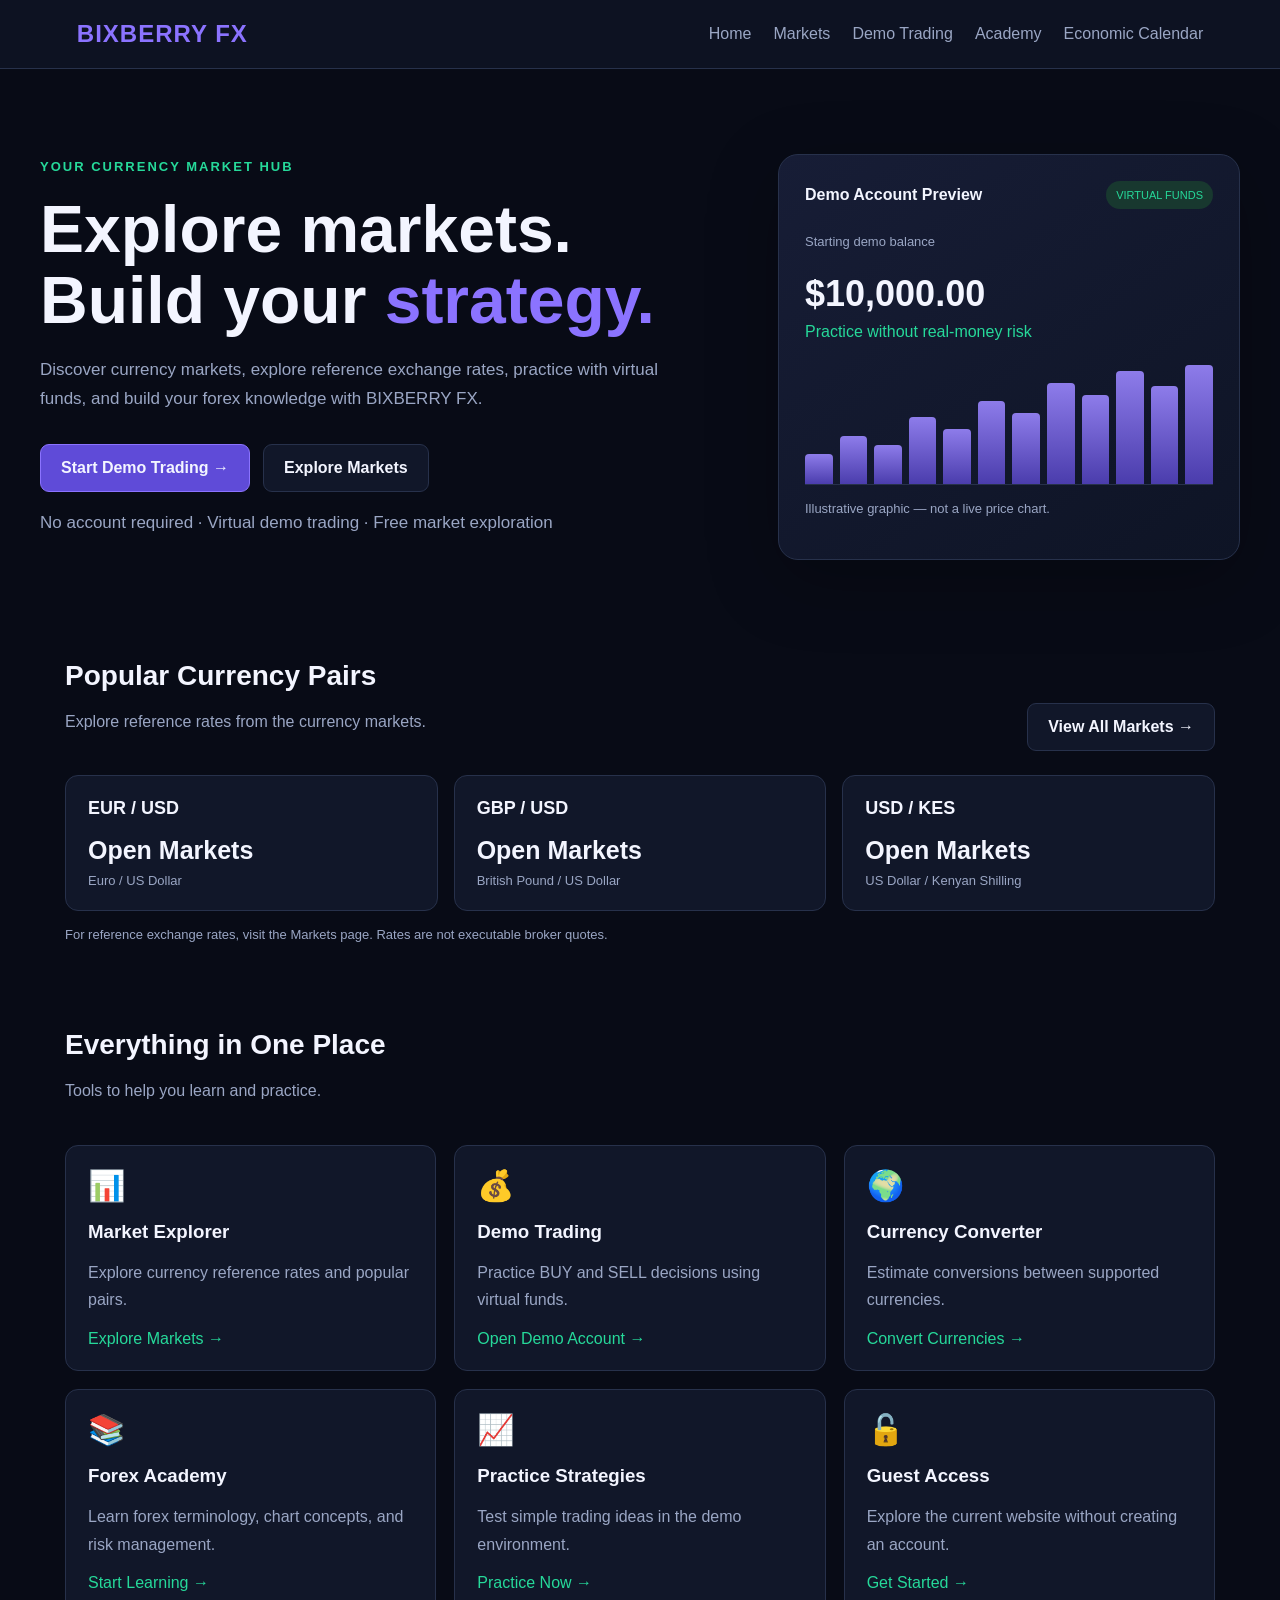
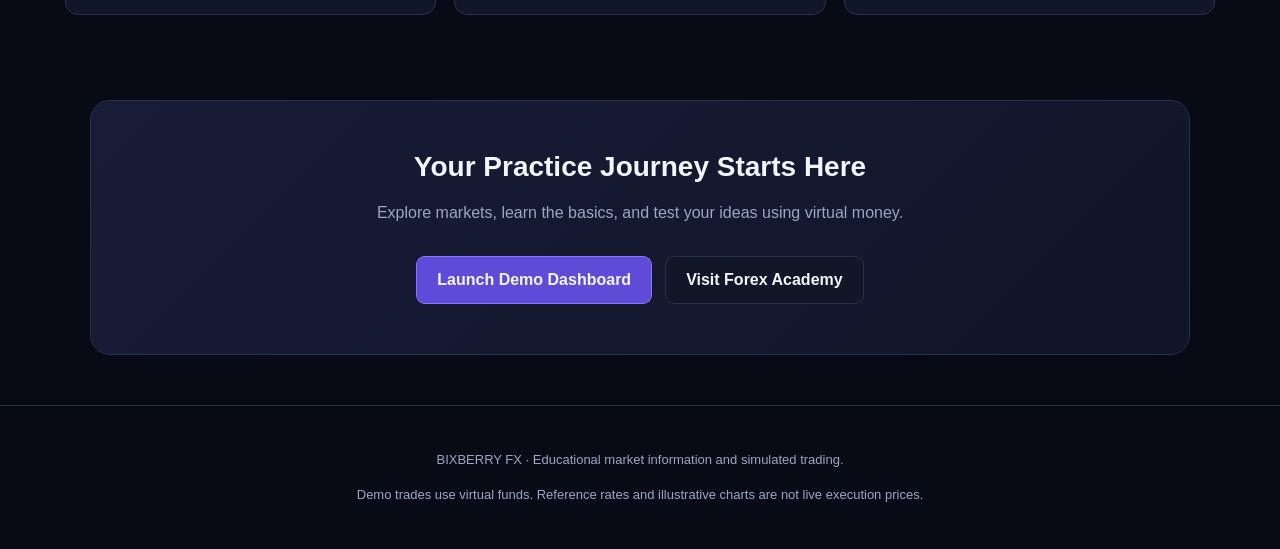
==== index.html @ 843e2ec6 "Make BIXBERRY FX installable as a web app" ====
<!DOCTYPE html>
<html lang="en">
<head>
  <meta charset="UTF-8">
  <meta name="viewport" content="width=device-width, initial-scale=1.0">
  <meta name="description" content="BIXBERRY FX — Explore currency markets, practice demo trading, and learn forex trading.">
  <title>BIXBERRY FX | Explore the Markets</title>

  <style>
    :root {
      --bg: #080b16;
      --panel: #111729;
      --border: #27314b;
      --text: #f3f5ff;
      --muted: #9aa6c4;
      --purple: #8b73ff;
      --green: #26d99a;
    }

    * { box-sizing: border-box; }

    body {
      margin: 0;
      background: var(--bg);
      color: var(--text);
      font-family: Arial, sans-serif;
    }

    a { text-decoration: none; color: inherit; }

    header {
      padding: 20px 6%;
      display: flex;
      align-items: center;
      justify-content: space-between;
      gap: 20px;
      flex-wrap: wrap;
      border-bottom: 1px solid var(--border);
      background: #0d1222;
    }

    .brand {
      font-size: 24px;
      font-weight: 900;
      letter-spacing: 1px;
      color: var(--purple);
    }

    nav {
      display: flex;
      gap: 22px;
      flex-wrap: wrap;
    }

    nav a { color: var(--muted); }
    nav a:hover { color: white; }

    .hero {
      max-width: 1250px;
      margin: auto;
      padding: 85px 25px 65px;
      display: grid;
      grid-template-columns: 1.2fr .8fr;
      align-items: center;
      gap: 45px;
    }

    .eyebrow {
      color: var(--green);
      font-size: 13px;
      font-weight: bold;
      letter-spacing: 2px;
    }

    h1 {
      font-size: clamp(38px, 6vw, 66px);
      line-height: 1.08;
      margin: 20px 0;
    }

    h1 span { color: var(--purple); }

    p {
      color: var(--muted);
      line-height: 1.7;
    }

    .hero-copy > p {
      max-width: 620px;
      font-size: 17px;
    }

    .buttons {
      display: flex;
      flex-wrap: wrap;
      gap: 13px;
      margin-top: 30px;
    }

    .button {
      display: inline-block;
      padding: 14px 20px;
      border: 1px solid var(--border);
      border-radius: 9px;
      font-weight: bold;
      transition: transform .2s, opacity .2s;
    }

    .button:hover { transform: translateY(-2px); }

    .primary {
      background: #5f4bd8;
      border-color: var(--purple);
    }

    .secondary { background: var(--panel); }

    .hero-panel {
      background: linear-gradient(145deg, #171d36, #0e1425);
      border: 1px solid var(--border);
      border-radius: 20px;
      padding: 26px;
      box-shadow: 0 20px 70px rgba(0,0,0,.25);
    }

    .panel-top {
      display: flex;
      justify-content: space-between;
      align-items: center;
      gap: 12px;
    }

    .badge {
      background: #18382f;
      color: var(--green);
      padding: 8px 10px;
      border-radius: 20px;
      font-size: 11px;
    }

    .big-number {
      font-size: 36px;
      font-weight: 900;
      margin: 24px 0 8px;
    }

    .green { color: var(--green); }

    .fake-chart {
      display: flex;
      height: 120px;
      align-items: end;
      gap: 7px;
      margin-top: 24px;
      border-bottom: 1px solid var(--border);
    }

    .fake-chart span {
      display: block;
      flex: 1;
      border-radius: 4px 4px 0 0;
      background: linear-gradient(to top, #5141bb, #9b87ff);
      opacity: .9;
    }

    .section {
      max-width: 1200px;
      margin: auto;
      padding: 35px 25px;
    }

    .section-heading {
      display: flex;
      align-items: end;
      justify-content: space-between;
      flex-wrap: wrap;
      gap: 15px;
      margin-bottom: 24px;
    }

    h2 { font-size: 28px; margin: 0; }

    .market-grid {
      display: grid;
      grid-template-columns: repeat(3, minmax(0, 1fr));
      gap: 16px;
    }

    .card {
      padding: 22px;
      background: var(--panel);
      border: 1px solid var(--border);
      border-radius: 13px;
    }

    .pair { font-weight: bold; font-size: 18px; }

    .price {
      font-size: 25px;
      font-weight: 900;
      margin: 17px 0 8px;
    }

    .muted { color: var(--muted); font-size: 13px; }

    .feature-grid {
      display: grid;
      grid-template-columns: repeat(3, minmax(0, 1fr));
      gap: 18px;
    }

    .feature-icon { font-size: 30px; }
    .feature-card h3 { margin-bottom: 8px; }

    .cta {
      text-align: center;
      max-width: 1100px;
      margin: 50px auto;
      padding: 50px 25px;
      border: 1px solid var(--border);
      border-radius: 20px;
      background: linear-gradient(135deg, #171d36, #101529);
    }

    footer {
      text-align: center;
      padding: 30px 20px;
      border-top: 1px solid var(--border);
      color: var(--muted);
      font-size: 13px;
    }

    @media (max-width: 850px) {
      .hero { grid-template-columns: 1fr; padding-top: 55px; }
      .market-grid, .feature-grid { grid-template-columns: repeat(2, minmax(0, 1fr)); }
    }

    @media (max-width: 540px) {
      header { padding: 18px; }
      nav { gap: 13px; }
      .market-grid, .feature-grid { grid-template-columns: 1fr; }
      .section { padding: 25px 17px; }
      .hero { padding: 45px 18px; }
    }
  </style>

<link rel="manifest" href="manifest.webmanifest">
<link rel="icon" href="icons/icon.svg" type="image/svg+xml">
<meta name="theme-color" content="#080b16">

</head>

<body>
<header>
  <a class="brand" href="index.html">BIXBERRY FX</a>
  <nav>
    <a href="index.html">Home</a>
    <a href="markets.html">Markets</a>
    <a href="dashboard.html">Demo Trading</a>
    <a href="academy.html">Academy</a>
  
      <a href="calendar.html">Economic Calendar</a>
    </nav>
</header>

<main>
  <section class="hero">
    <div class="hero-copy">
      <div class="eyebrow">YOUR CURRENCY MARKET HUB</div>
      <h1>Explore markets.<br>Build your <span>strategy.</span></h1>
      <p>
        Discover currency markets, explore reference exchange rates,
        practice with virtual funds, and build your forex knowledge
        with BIXBERRY FX.
      </p>

      <div class="buttons">
        <a class="button primary" href="dashboard.html">Start Demo Trading →</a>
        <a class="button secondary" href="markets.html">Explore Markets</a>
      </div>

      <p class="muted">No account required · Virtual demo trading · Free market exploration</p>
    </div>

    <div class="hero-panel">
      <div class="panel-top">
        <strong>Demo Account Preview</strong>
        <span class="badge">VIRTUAL FUNDS</span>
      </div>

      <div class="muted" style="margin-top:25px">Starting demo balance</div>
      <div class="big-number">$10,000.00</div>
      <div class="green">Practice without real-money risk</div>

      <div class="fake-chart" aria-label="Decorative illustrative chart">
        <span style="height:25%"></span>
        <span style="height:40%"></span>
        <span style="height:33%"></span>
        <span style="height:56%"></span>
        <span style="height:46%"></span>
        <span style="height:70%"></span>
        <span style="height:60%"></span>
        <span style="height:85%"></span>
        <span style="height:75%"></span>
        <span style="height:95%"></span>
        <span style="height:82%"></span>
        <span style="height:100%"></span>
      </div>

      <p class="muted">Illustrative graphic — not a live price chart.</p>
    </div>
  </section>

  <section class="section">
    <div class="section-heading">
      <div>
        <h2>Popular Currency Pairs</h2>
        <p>Explore reference rates from the currency markets.</p>
      </div>
      <a class="button secondary" href="markets.html">View All Markets →</a>
    </div>

    <div class="market-grid">
      <article class="card">
        <div class="pair">EUR / USD</div>
        <div class="price" id="eurusd">Open Markets</div>
        <div class="muted">Euro / US Dollar</div>
      </article>

      <article class="card">
        <div class="pair">GBP / USD</div>
        <div class="price" id="gbpusd">Open Markets</div>
        <div class="muted">British Pound / US Dollar</div>
      </article>

      <article class="card">
        <div class="pair">USD / KES</div>
        <div class="price" id="usdkes">Open Markets</div>
        <div class="muted">US Dollar / Kenyan Shilling</div>
      </article>
    </div>

    <p class="muted">For reference exchange rates, visit the Markets page. Rates are not executable broker quotes.</p>
  </section>

  <section class="section">
    <div class="section-heading">
      <div>
        <h2>Everything in One Place</h2>
        <p>Tools to help you learn and practice.</p>
      </div>
    </div>

    <div class="feature-grid">
      <article class="card feature-card">
        <div class="feature-icon">📊</div>
        <h3>Market Explorer</h3>
        <p>Explore currency reference rates and popular pairs.</p>
        <a class="green" href="markets.html">Explore Markets →</a>
      </article>

      <article class="card feature-card">
        <div class="feature-icon">💰</div>
        <h3>Demo Trading</h3>
        <p>Practice BUY and SELL decisions using virtual funds.</p>
        <a class="green" href="dashboard.html">Open Demo Account →</a>
      </article>

      <article class="card feature-card">
        <div class="feature-icon">🌍</div>
        <h3>Currency Converter</h3>
        <p>Estimate conversions between supported currencies.</p>
        <a class="green" href="markets.html">Convert Currencies →</a>
      </article>

      <article class="card feature-card">
        <div class="feature-icon">📚</div>
        <h3>Forex Academy</h3>
        <p>Learn forex terminology, chart concepts, and risk management.</p>
        <a class="green" href="academy.html">Start Learning →</a>
      </article>

      <article class="card feature-card">
        <div class="feature-icon">📈</div>
        <h3>Practice Strategies</h3>
        <p>Test simple trading ideas in the demo environment.</p>
        <a class="green" href="dashboard.html">Practice Now →</a>
      </article>

      <article class="card feature-card">
        <div class="feature-icon">🔓</div>
        <h3>Guest Access</h3>
        <p>Explore the current website without creating an account.</p>
        <a class="green" href="markets.html">Get Started →</a>
      </article>
    </div>
  </section>

  <section class="cta">
    <h2>Your Practice Journey Starts Here</h2>
    <p>Explore markets, learn the basics, and test your ideas using virtual money.</p>
    <div class="buttons" style="justify-content:center">
      <a class="button primary" href="dashboard.html">Launch Demo Dashboard</a>
      <a class="button secondary" href="academy.html">Visit Forex Academy</a>
    </div>
  </section>
</main>

<footer>
  <p>BIXBERRY FX · Educational market information and simulated trading.</p>
  <p>Demo trades use virtual funds. Reference rates and illustrative charts are not live execution prices.</p>
</footer>

<script>
if ("serviceWorker" in navigator) {
  window.addEventListener("load", () => {
    navigator.serviceWorker.register("./sw.js")
      .then(() => console.log("BIXBERRY FX offline support enabled."))
      .catch(error => console.error("App setup error:", error));
  });
}
</script>

</body>
</html>
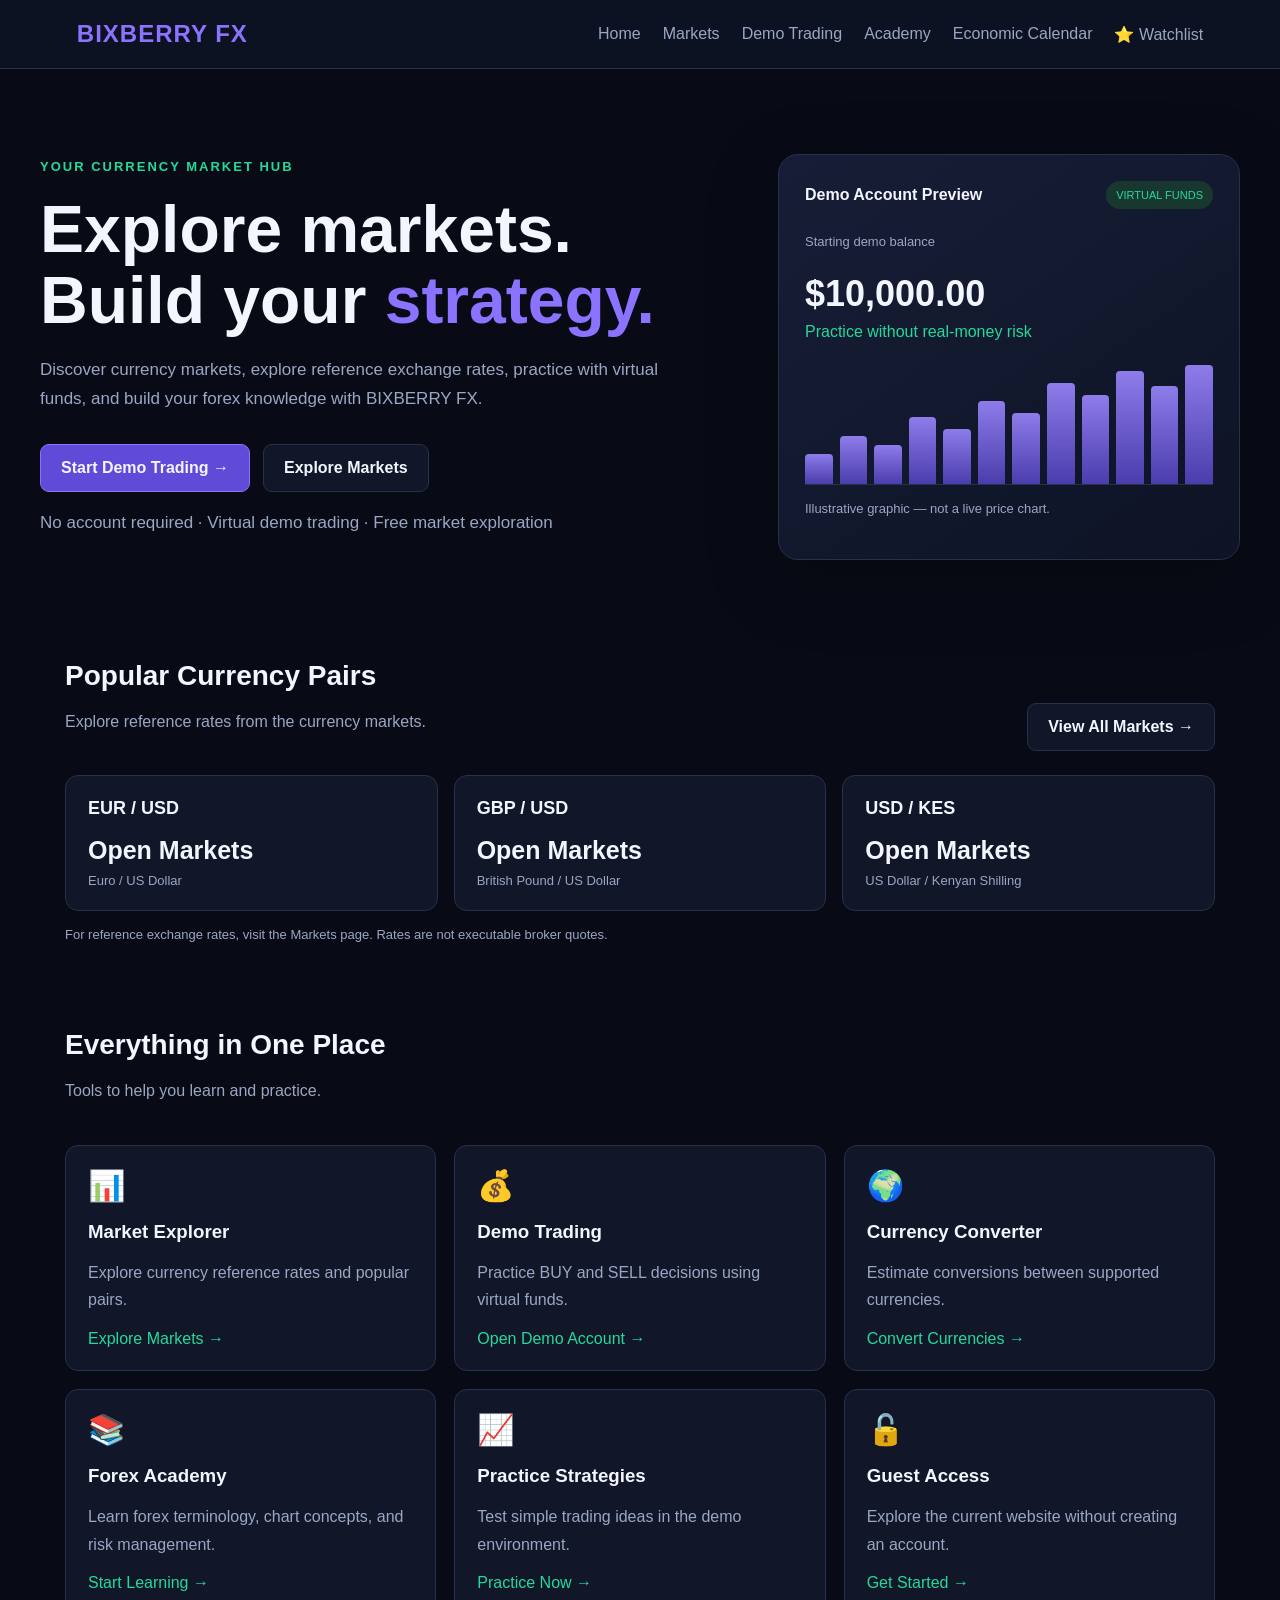
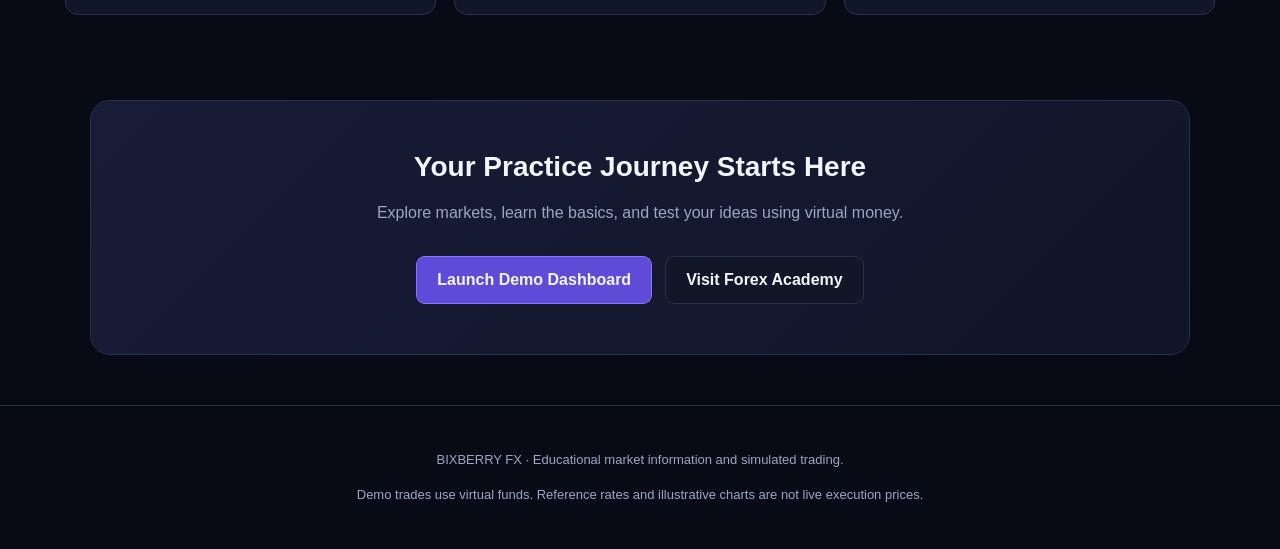
==== commit cc1bbf16: "Add BIXBERRY FX currency watchlist" ====
--- a/index.html
+++ b/index.html
@@ -260,7 +260,8 @@
     <a href="academy.html">Academy</a>
   
       <a href="calendar.html">Economic Calendar</a>
-    </nav>
+      <a href="watchlist.html">⭐ Watchlist</a>
+</nav>
 </header>
 
 <main>
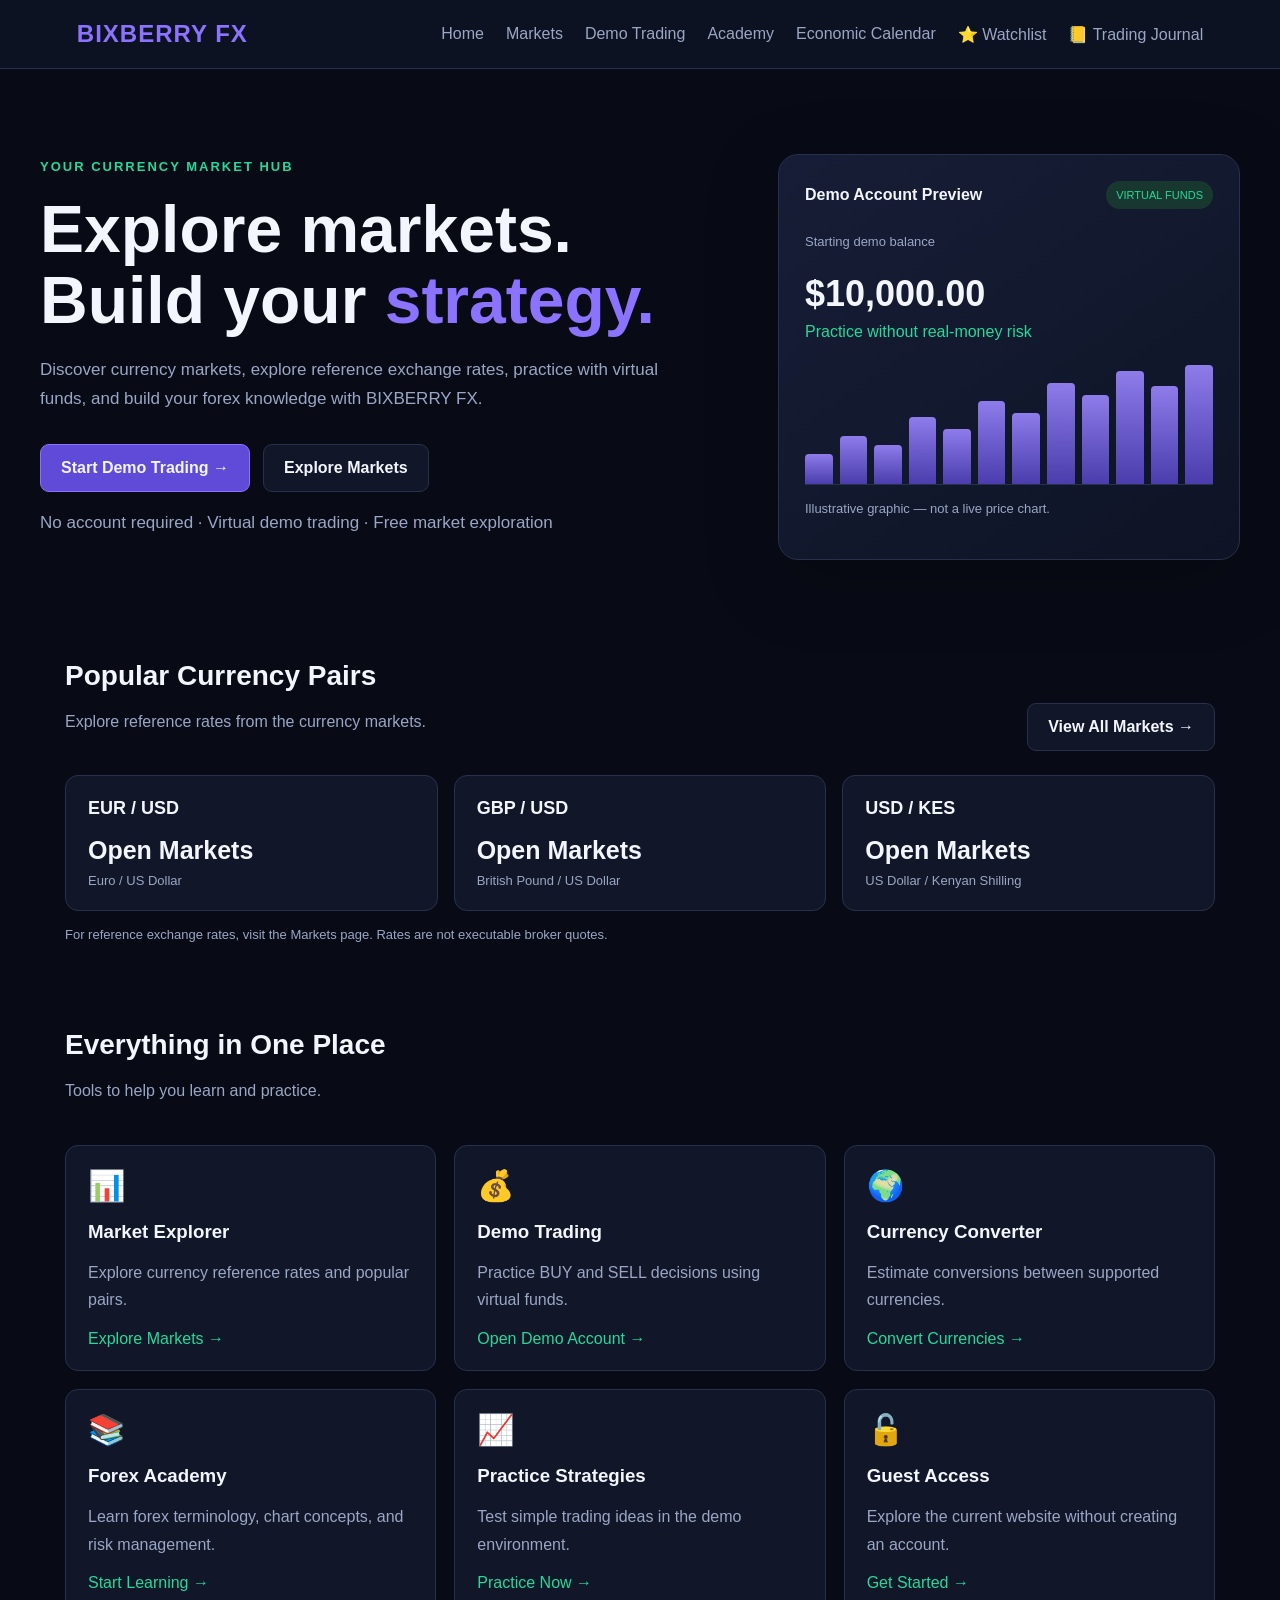
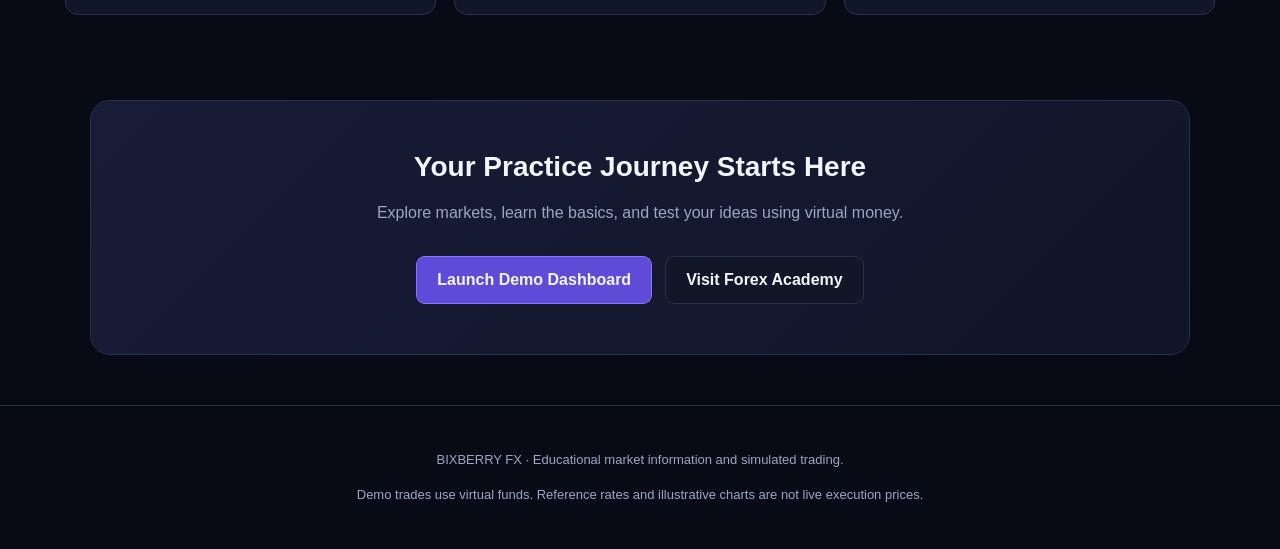
==== commit b1a5be8b: "Add BIXBERRY FX trading journal" ====
--- a/index.html
+++ b/index.html
@@ -261,6 +261,7 @@
   
       <a href="calendar.html">Economic Calendar</a>
       <a href="watchlist.html">⭐ Watchlist</a>
+  <a href="journal.html">📒 Trading Journal</a>
 </nav>
 </header>
 
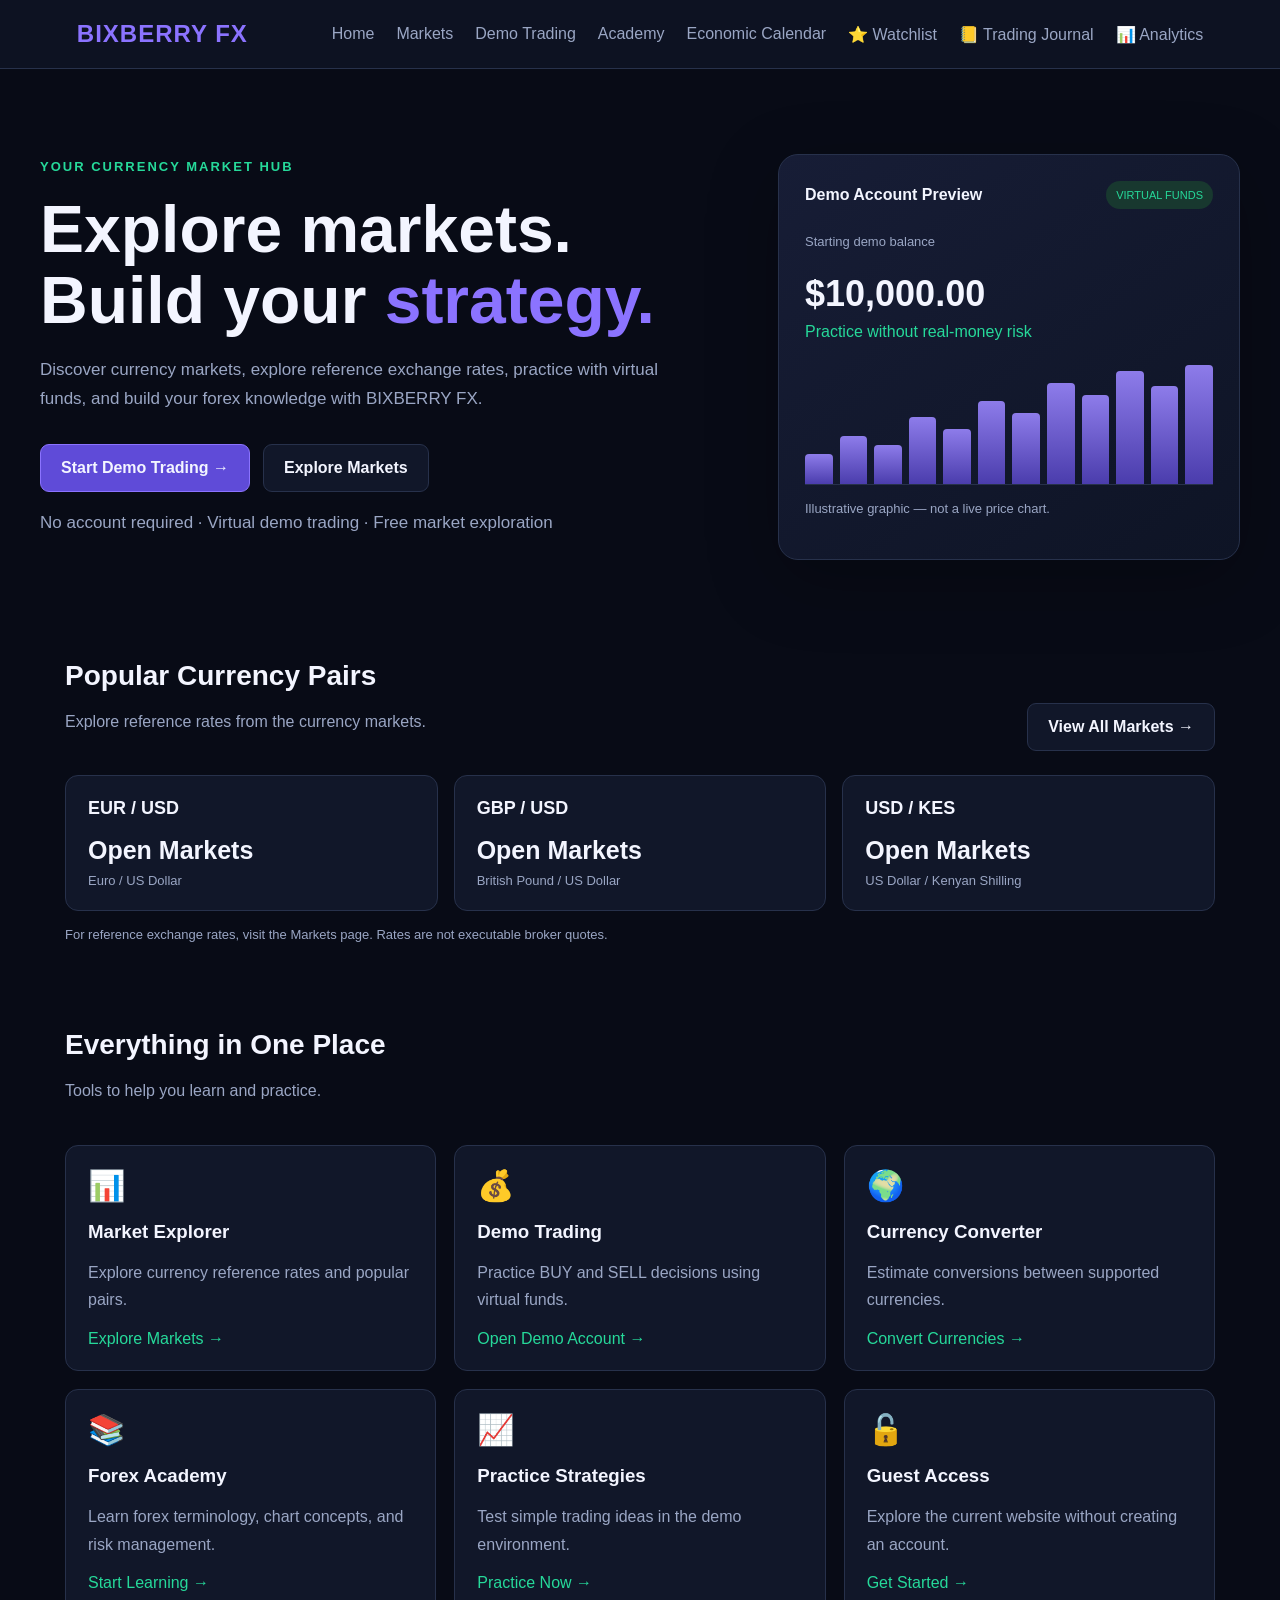
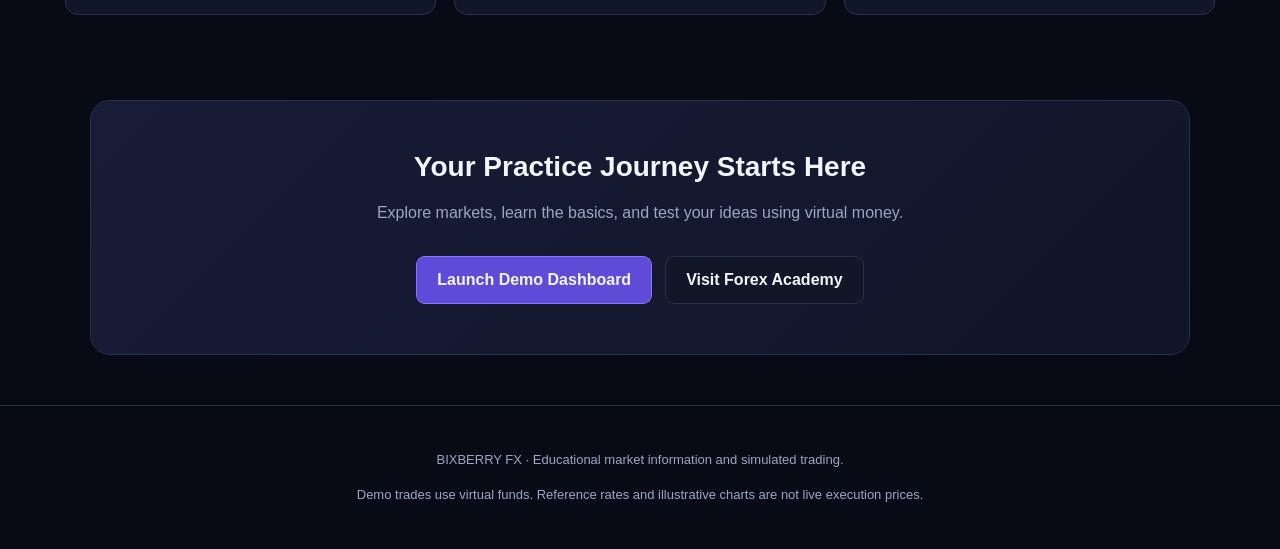
==== commit 7b379fe3: "Add BIXBERRY FX trading analytics" ====
--- a/index.html
+++ b/index.html
@@ -262,6 +262,7 @@
       <a href="calendar.html">Economic Calendar</a>
       <a href="watchlist.html">⭐ Watchlist</a>
   <a href="journal.html">📒 Trading Journal</a>
+  <a href="analytics.html">📊 Analytics</a>
 </nav>
 </header>
 
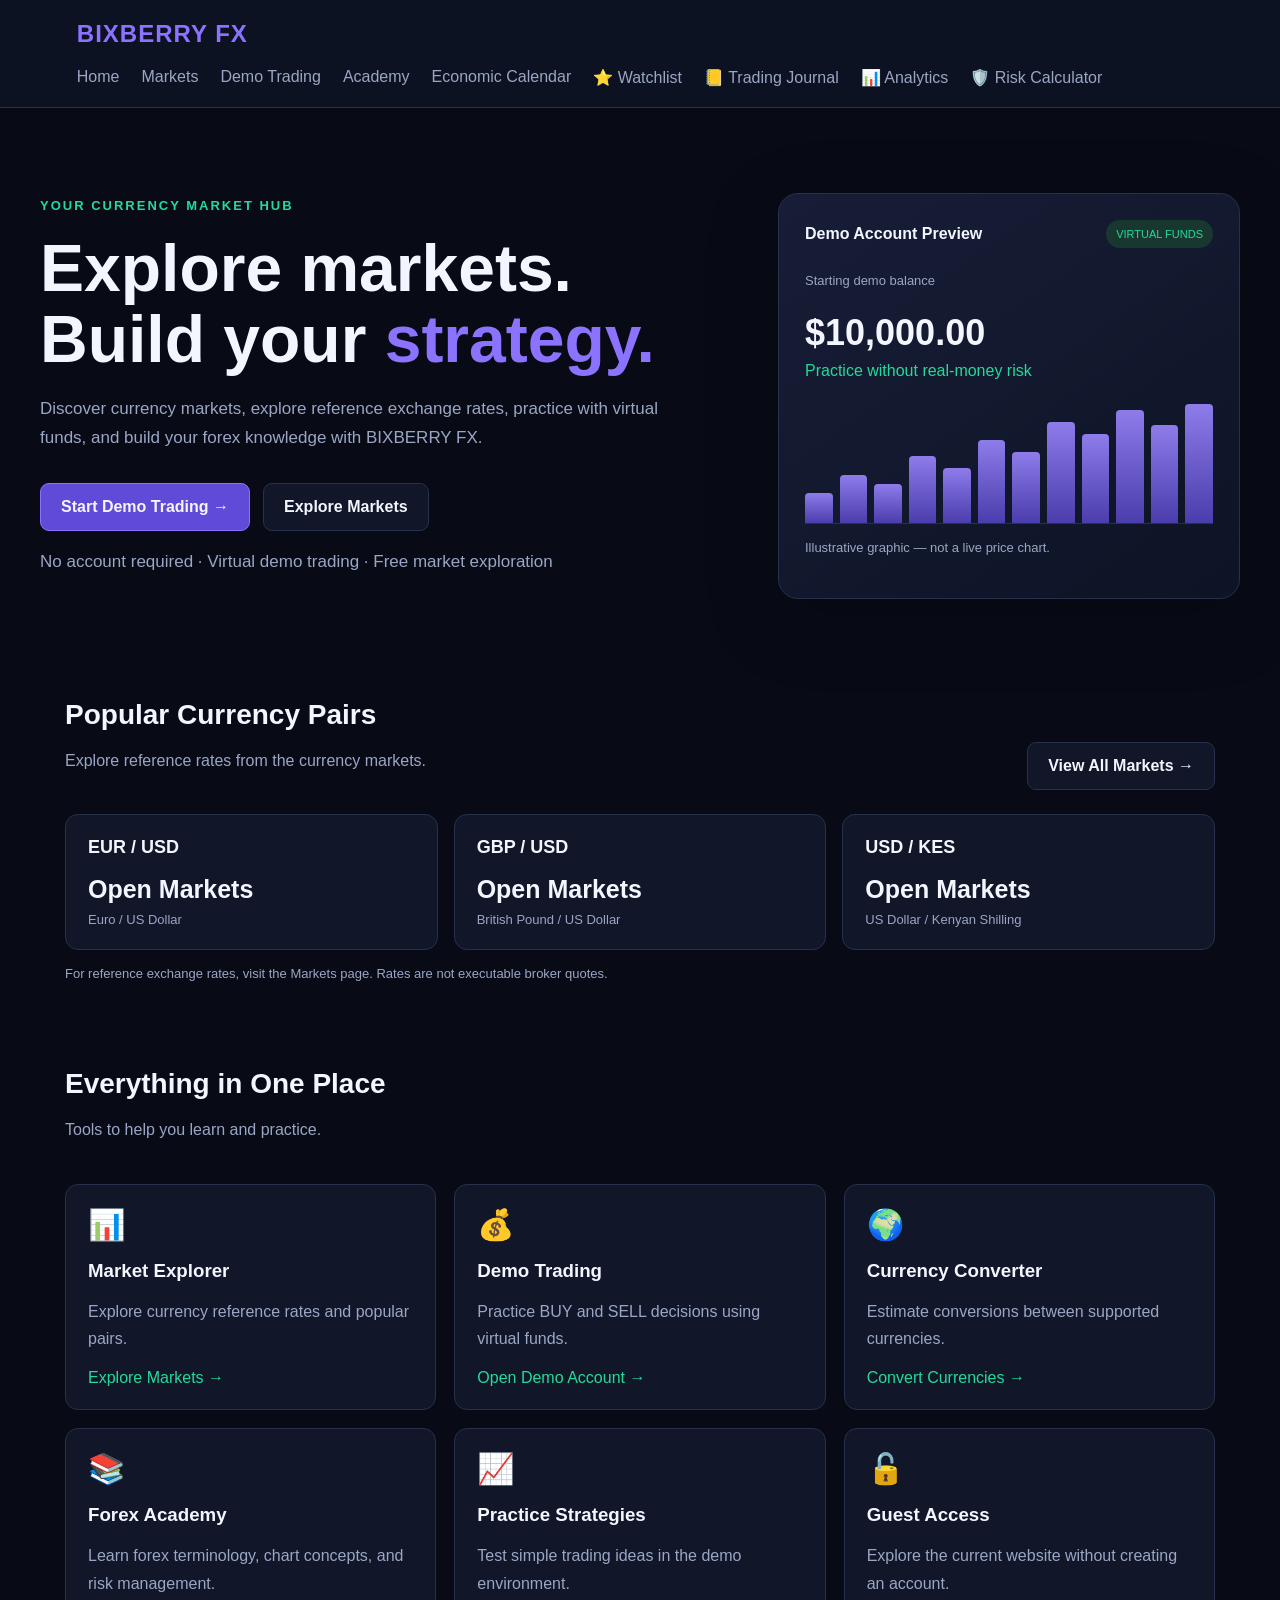
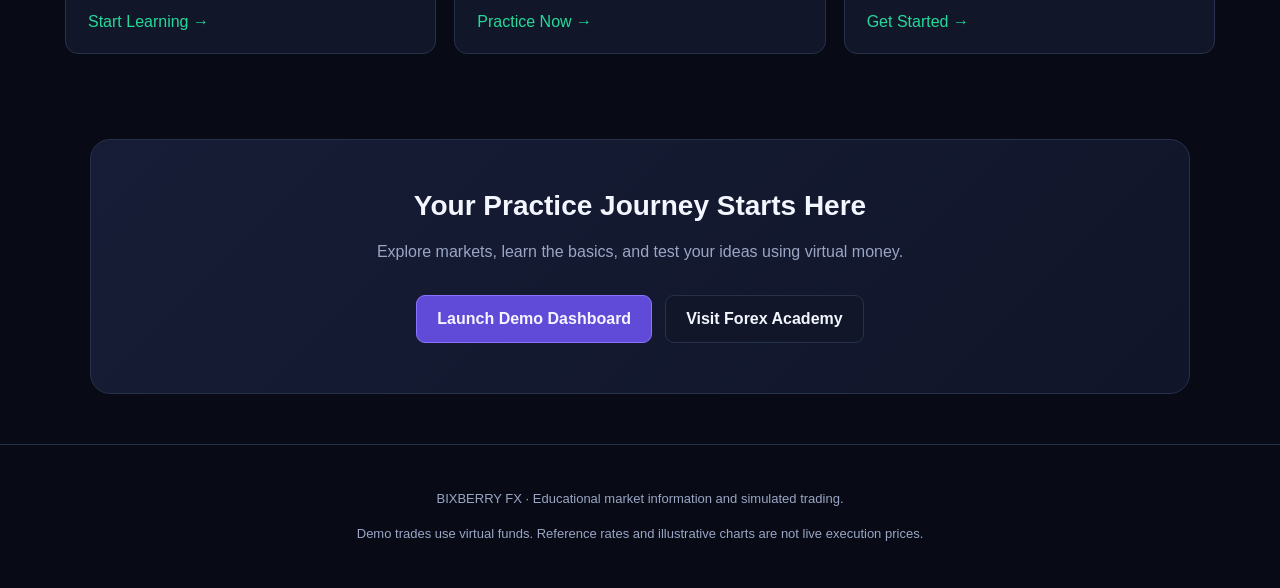
==== commit 71dfa527: "Add BIXBERRY FX risk management calculator" ====
--- a/index.html
+++ b/index.html
@@ -263,6 +263,7 @@
       <a href="watchlist.html">⭐ Watchlist</a>
   <a href="journal.html">📒 Trading Journal</a>
   <a href="analytics.html">📊 Analytics</a>
+  <a href="risk.html">🛡️ Risk Calculator</a>
 </nav>
 </header>
 
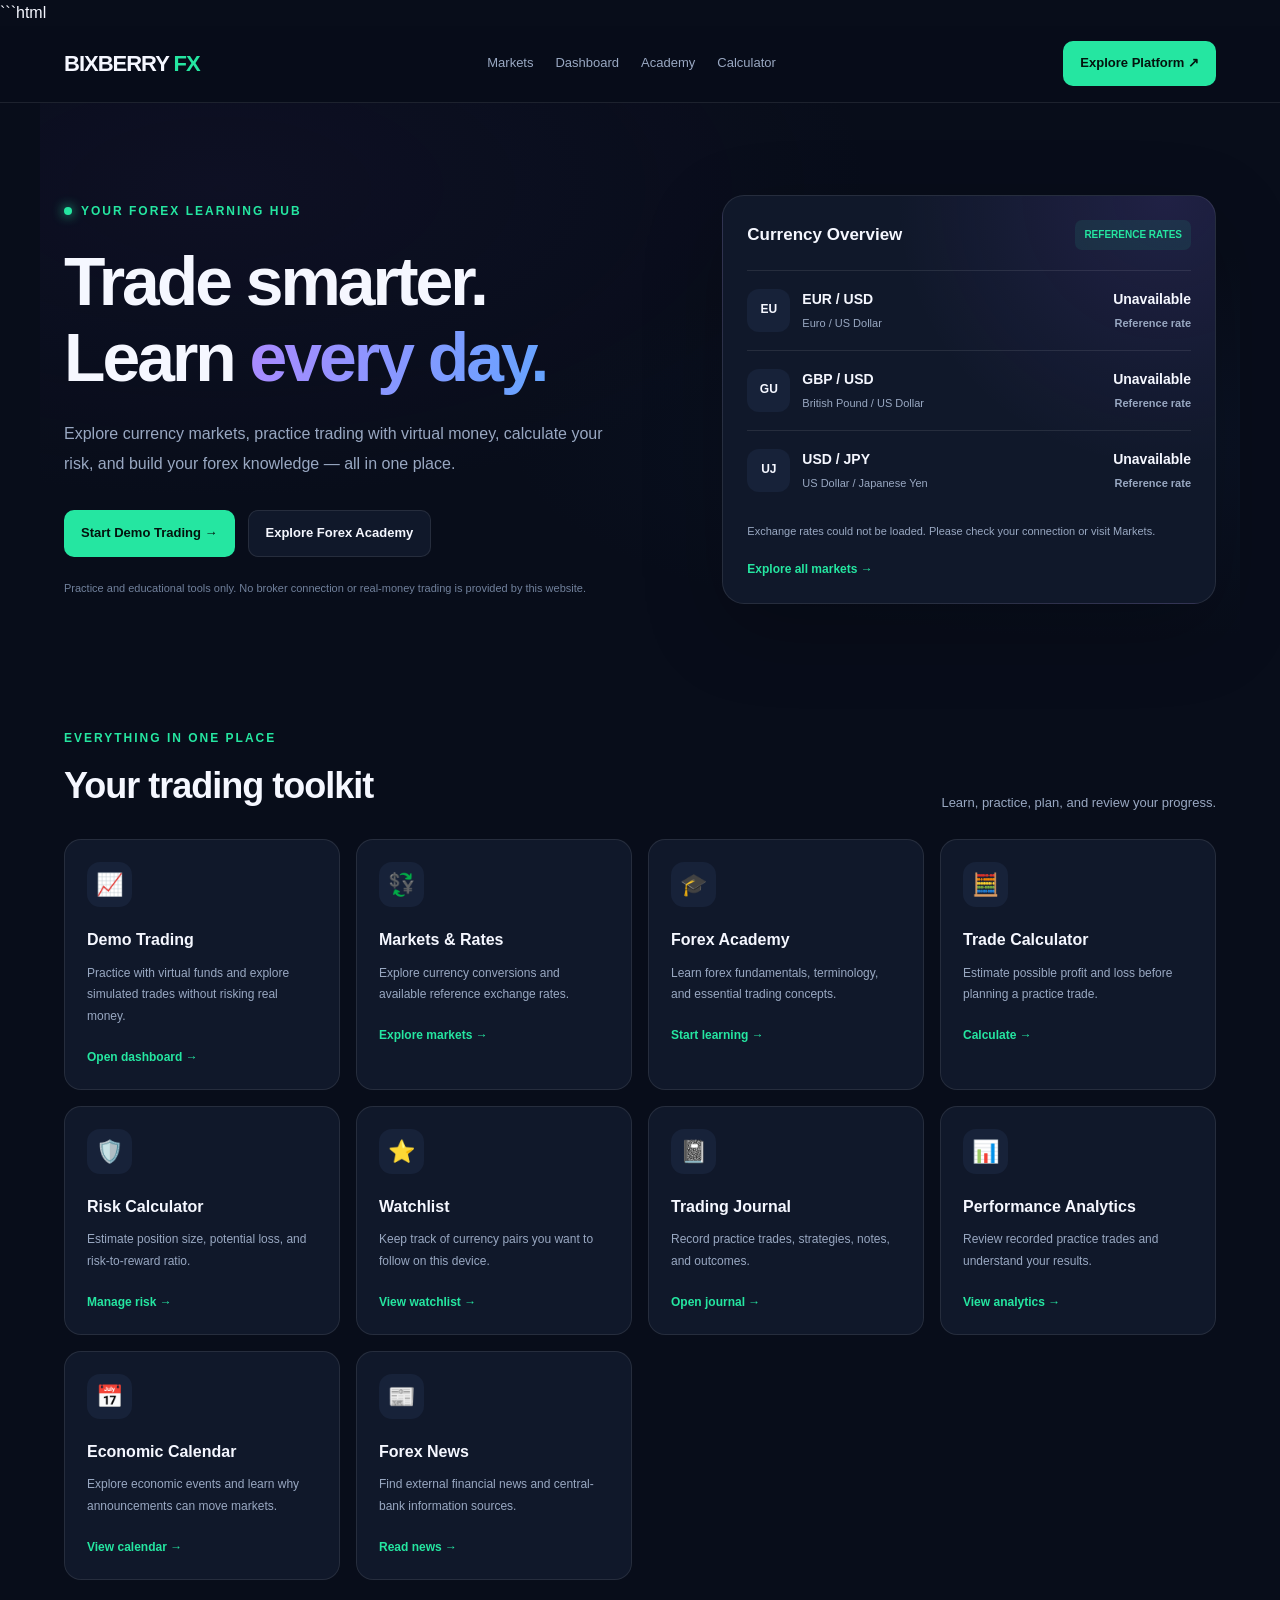
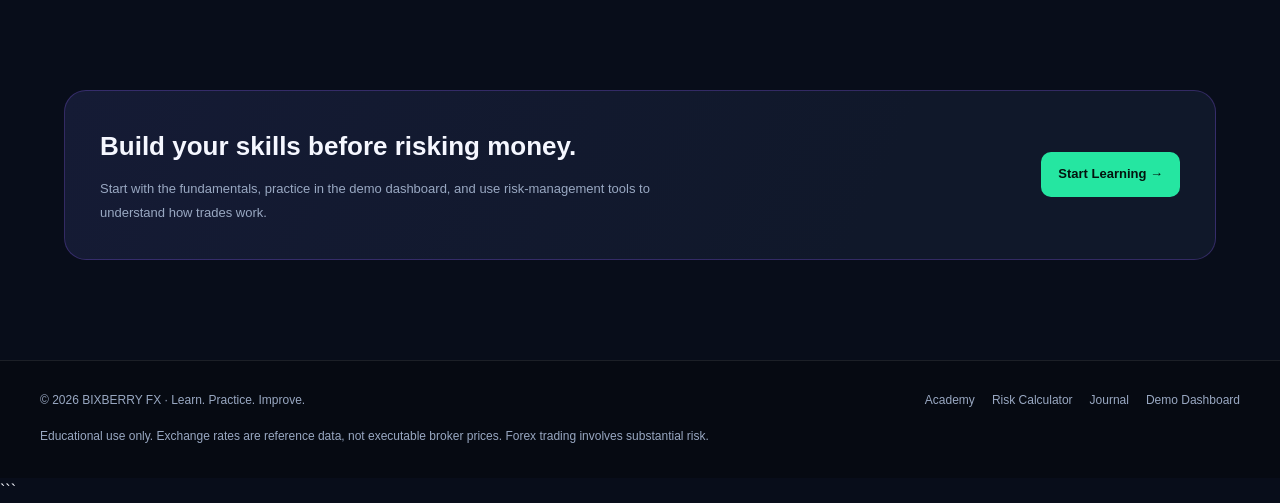
==== commit 0c34fee0: "Upgrade BIXBERRY FX responsive homepage" ====
--- a/index.html
+++ b/index.html
@@ -1,429 +1,653 @@
+```html
 <!DOCTYPE html>
 <html lang="en">
 <head>
   <meta charset="UTF-8">
   <meta name="viewport" content="width=device-width, initial-scale=1.0">
-  <meta name="description" content="BIXBERRY FX — Explore currency markets, practice demo trading, and learn forex trading.">
-  <title>BIXBERRY FX | Explore the Markets</title>
+  <meta name="theme-color" content="#080d1a">
+  <meta name="description" content="BIXBERRY FX — Explore currency markets, practice trading, learn forex, and manage risk.">
+  <title>BIXBERRY FX | Trade Smarter</title>
+
+  <link rel="stylesheet" href="css/style.css">
+  <link rel="stylesheet" href="css/features.css">
 
   <style>
     :root {
-      --bg: #080b16;
-      --panel: #111729;
-      --border: #27314b;
-      --text: #f3f5ff;
-      --muted: #9aa6c4;
-      --purple: #8b73ff;
-      --green: #26d99a;
+      --bg: #080d1a;
+      --panel: #10182a;
+      --panel-light: #172239;
+      --text: #f5f7ff;
+      --muted: #99a8c2;
+      --green: #25e6a1;
+      --purple: #8b5cf6;
+      --border: rgba(255,255,255,.09);
     }
 
     * { box-sizing: border-box; }
+
+    html { scroll-behavior: smooth; }
 
     body {
       margin: 0;
       background: var(--bg);
       color: var(--text);
-      font-family: Arial, sans-serif;
-    }
-
-    a { text-decoration: none; color: inherit; }
-
-    header {
-      padding: 20px 6%;
+      font-family: Inter, Arial, sans-serif;
+    }
+
+    a { color: inherit; text-decoration: none; }
+
+    button, a { -webkit-tap-highlight-color: transparent; }
+
+    .site-header {
+      position: sticky;
+      top: 0;
+      z-index: 100;
+      background: rgba(8,13,26,.94);
+      backdrop-filter: blur(16px);
+      border-bottom: 1px solid var(--border);
+    }
+
+    .nav {
+      max-width: 1200px;
+      min-height: 76px;
+      margin: auto;
+      padding: 14px 24px;
       display: flex;
       align-items: center;
       justify-content: space-between;
       gap: 20px;
-      flex-wrap: wrap;
-      border-bottom: 1px solid var(--border);
-      background: #0d1222;
     }
 
     .brand {
-      font-size: 24px;
+      font-size: 22px;
       font-weight: 900;
-      letter-spacing: 1px;
-      color: var(--purple);
-    }
-
-    nav {
-      display: flex;
+      letter-spacing: -1px;
+      white-space: nowrap;
+    }
+
+    .brand span { color: var(--green); }
+
+    .nav-links {
+      display: flex;
+      align-items: center;
       gap: 22px;
-      flex-wrap: wrap;
-    }
-
-    nav a { color: var(--muted); }
-    nav a:hover { color: white; }
+    }
+
+    .nav-links a {
+      color: var(--muted);
+      font-size: 13px;
+      transition: color .2s;
+    }
+
+    .nav-links a:hover { color: var(--green); }
+
+    .nav-button, .primary-button, .secondary-button {
+      display: inline-flex;
+      align-items: center;
+      justify-content: center;
+      border-radius: 10px;
+      padding: 12px 17px;
+      font-weight: 800;
+      font-size: 13px;
+      transition: transform .2s, opacity .2s;
+    }
+
+    .nav-button, .primary-button {
+      color: #04130e;
+      background: var(--green);
+    }
+
+    .secondary-button {
+      border: 1px solid var(--border);
+      background: var(--panel);
+      color: var(--text);
+    }
+
+    .nav-button:hover, .primary-button:hover,
+    .secondary-button:hover { transform: translateY(-2px); }
 
     .hero {
-      max-width: 1250px;
+      max-width: 1200px;
       margin: auto;
-      padding: 85px 25px 65px;
+      padding: 92px 24px 70px;
       display: grid;
-      grid-template-columns: 1.2fr .8fr;
-      align-items: center;
-      gap: 45px;
+      grid-template-columns: 1.1fr .9fr;
+      align-items: center;
+      gap: 55px;
     }
 
     .eyebrow {
+      display: inline-flex;
+      gap: 9px;
+      align-items: center;
       color: var(--green);
-      font-size: 13px;
-      font-weight: bold;
+      font-size: 12px;
+      font-weight: 800;
+      text-transform: uppercase;
       letter-spacing: 2px;
     }
 
+    .status-dot {
+      width: 8px;
+      height: 8px;
+      border-radius: 50%;
+      background: var(--green);
+      box-shadow: 0 0 12px var(--green);
+    }
+
     h1 {
-      font-size: clamp(38px, 6vw, 66px);
-      line-height: 1.08;
-      margin: 20px 0;
-    }
-
-    h1 span { color: var(--purple); }
-
-    p {
-      color: var(--muted);
-      line-height: 1.7;
-    }
-
-    .hero-copy > p {
-      max-width: 620px;
-      font-size: 17px;
-    }
-
-    .buttons {
+      margin: 23px 0;
+      font-size: clamp(42px, 6vw, 72px);
+      line-height: 1.05;
+      letter-spacing: -3px;
+    }
+
+    h1 span {
+      color: var(--green);
+    }
+
+    .hero-description {
+      max-width: 540px;
+      color: var(--muted);
+      font-size: 16px;
+      line-height: 1.9;
+    }
+
+    .hero-actions {
       display: flex;
       flex-wrap: wrap;
       gap: 13px;
       margin-top: 30px;
     }
 
-    .button {
-      display: inline-block;
-      padding: 14px 20px;
+    .disclaimer {
+      margin-top: 22px;
+      color: #71819c;
+      font-size: 11px;
+      line-height: 1.7;
+    }
+
+    .market-preview {
+      padding: 24px;
       border: 1px solid var(--border);
-      border-radius: 9px;
-      font-weight: bold;
-      transition: transform .2s, opacity .2s;
-    }
-
-    .button:hover { transform: translateY(-2px); }
-
-    .primary {
-      background: #5f4bd8;
-      border-color: var(--purple);
-    }
-
-    .secondary { background: var(--panel); }
-
-    .hero-panel {
-      background: linear-gradient(145deg, #171d36, #0e1425);
-      border: 1px solid var(--border);
-      border-radius: 20px;
-      padding: 26px;
-      box-shadow: 0 20px 70px rgba(0,0,0,.25);
-    }
-
-    .panel-top {
+      border-radius: 22px;
+      background:
+        radial-gradient(circle at 90% 0%, rgba(139,92,246,.13), transparent 45%),
+        var(--panel);
+      box-shadow: 0 25px 80px rgba(0,0,0,.22);
+    }
+
+    .preview-heading {
       display: flex;
       justify-content: space-between;
       align-items: center;
       gap: 12px;
-    }
-
-    .badge {
-      background: #18382f;
+      margin-bottom: 20px;
+    }
+
+    .preview-heading h2 { margin: 0; font-size: 17px; }
+
+    .reference-tag {
+      padding: 7px 9px;
+      border-radius: 7px;
       color: var(--green);
-      padding: 8px 10px;
-      border-radius: 20px;
+      background: rgba(37,230,161,.09);
+      font-size: 10px;
+      font-weight: 800;
+    }
+
+    .market-row {
+      display: flex;
+      justify-content: space-between;
+      align-items: center;
+      gap: 15px;
+      padding: 17px 0;
+      border-top: 1px solid var(--border);
+    }
+
+    .pair-info {
+      display: flex;
+      align-items: center;
+      gap: 12px;
+    }
+
+    .pair-icon {
+      width: 43px;
+      height: 43px;
+      display: grid;
+      place-items: center;
+      border-radius: 12px;
+      background: var(--panel-light);
+      font-size: 12px;
+      font-weight: 900;
+    }
+
+    .pair-name { font-size: 14px; font-weight: 800; }
+
+    .pair-description {
+      margin-top: 5px;
+      color: var(--muted);
       font-size: 11px;
     }
 
-    .big-number {
-      font-size: 36px;
-      font-weight: 900;
-      margin: 24px 0 8px;
-    }
-
-    .green { color: var(--green); }
-
-    .fake-chart {
-      display: flex;
-      height: 120px;
-      align-items: end;
-      gap: 7px;
-      margin-top: 24px;
-      border-bottom: 1px solid var(--border);
-    }
-
-    .fake-chart span {
-      display: block;
-      flex: 1;
-      border-radius: 4px 4px 0 0;
-      background: linear-gradient(to top, #5141bb, #9b87ff);
-      opacity: .9;
+    .pair-price { text-align: right; font-weight: 800; font-size: 14px; }
+
+    .pair-change {
+      margin-top: 5px;
+      color: var(--muted);
+      font-size: 11px;
+    }
+
+    .market-note {
+      margin-top: 12px;
+      color: var(--muted);
+      font-size: 11px;
+      line-height: 1.7;
     }
 
     .section {
       max-width: 1200px;
       margin: auto;
-      padding: 35px 25px;
+      padding: 55px 24px;
     }
 
     .section-heading {
       display: flex;
       align-items: end;
       justify-content: space-between;
-      flex-wrap: wrap;
-      gap: 15px;
-      margin-bottom: 24px;
-    }
-
-    h2 { font-size: 28px; margin: 0; }
-
-    .market-grid {
-      display: grid;
-      grid-template-columns: repeat(3, minmax(0, 1fr));
-      gap: 16px;
-    }
-
-    .card {
-      padding: 22px;
-      background: var(--panel);
-      border: 1px solid var(--border);
-      border-radius: 13px;
-    }
-
-    .pair { font-weight: bold; font-size: 18px; }
-
-    .price {
-      font-size: 25px;
-      font-weight: 900;
-      margin: 17px 0 8px;
-    }
-
-    .muted { color: var(--muted); font-size: 13px; }
+      gap: 20px;
+      margin-bottom: 25px;
+    }
+
+    .section-heading h2 {
+      margin: 8px 0 0;
+      font-size: clamp(26px, 4vw, 36px);
+      letter-spacing: -1px;
+    }
+
+    .section-heading p {
+      color: var(--muted);
+      font-size: 13px;
+      line-height: 1.7;
+    }
 
     .feature-grid {
       display: grid;
-      grid-template-columns: repeat(3, minmax(0, 1fr));
-      gap: 18px;
-    }
-
-    .feature-icon { font-size: 30px; }
-    .feature-card h3 { margin-bottom: 8px; }
-
-    .cta {
-      text-align: center;
-      max-width: 1100px;
-      margin: 50px auto;
-      padding: 50px 25px;
+      grid-template-columns: repeat(4, minmax(0, 1fr));
+      gap: 16px;
+    }
+
+    .feature-card {
+      display: block;
+      padding: 22px;
       border: 1px solid var(--border);
-      border-radius: 20px;
-      background: linear-gradient(135deg, #171d36, #101529);
+      border-radius: 17px;
+      background: var(--panel);
+      transition: transform .2s, border-color .2s;
+    }
+
+    .feature-card:hover {
+      transform: translateY(-4px);
+      border-color: rgba(37,230,161,.5);
+    }
+
+    .feature-icon {
+      display: grid;
+      place-items: center;
+      width: 45px;
+      height: 45px;
+      margin-bottom: 20px;
+      border-radius: 13px;
+      background: var(--panel-light);
+      font-size: 22px;
+    }
+
+    .feature-card h3 { margin: 0 0 10px; font-size: 16px; }
+
+    .feature-card p {
+      margin: 0;
+      color: var(--muted);
+      font-size: 12px;
+      line-height: 1.8;
+    }
+
+    .feature-arrow {
+      display: block;
+      margin-top: 20px;
+      color: var(--green);
+      font-size: 12px;
+      font-weight: 800;
+    }
+
+    .learning-banner {
+      display: flex;
+      justify-content: space-between;
+      align-items: center;
+      gap: 25px;
+      padding: 35px;
+      border: 1px solid rgba(139,92,246,.28);
+      border-radius: 22px;
+      background: linear-gradient(115deg, #151b35, #10182a 70%);
+    }
+
+    .learning-banner h2 { margin: 0 0 10px; font-size: 26px; }
+
+    .learning-banner p {
+      max-width: 570px;
+      margin: 0;
+      color: var(--muted);
+      font-size: 13px;
+      line-height: 1.8;
     }
 
     footer {
-      text-align: center;
-      padding: 30px 20px;
+      margin-top: 45px;
+      padding: 30px 24px;
       border-top: 1px solid var(--border);
       color: var(--muted);
-      font-size: 13px;
-    }
-
-    @media (max-width: 850px) {
-      .hero { grid-template-columns: 1fr; padding-top: 55px; }
-      .market-grid, .feature-grid { grid-template-columns: repeat(2, minmax(0, 1fr)); }
-    }
-
-    @media (max-width: 540px) {
-      header { padding: 18px; }
-      nav { gap: 13px; }
-      .market-grid, .feature-grid { grid-template-columns: 1fr; }
-      .section { padding: 25px 17px; }
-      .hero { padding: 45px 18px; }
+      font-size: 12px;
+    }
+
+    .footer-inner {
+      max-width: 1200px;
+      margin: auto;
+      display: flex;
+      flex-wrap: wrap;
+      justify-content: space-between;
+      gap: 20px;
+    }
+
+    .footer-links { display: flex; flex-wrap: wrap; gap: 17px; }
+
+    .footer-links a:hover { color: var(--green); }
+
+    @media (max-width: 950px) {
+      .nav-links { gap: 12px; }
+      .nav-links a { font-size: 12px; }
+      .hero { gap: 28px; padding-top: 65px; }
+      .feature-grid { grid-template-columns: repeat(2, minmax(0, 1fr)); }
+    }
+
+    @media (max-width: 700px) {
+      .nav { padding: 15px 18px; flex-wrap: wrap; }
+      .nav-links {
+        order: 3;
+        width: 100%;
+        overflow-x: auto;
+        padding: 5px 0 8px;
+      }
+      .nav-button { margin-left: auto; }
+      .hero {
+        grid-template-columns: 1fr;
+        padding: 55px 18px 35px;
+        gap: 35px;
+      }
+      h1 { letter-spacing: -2px; }
+      .section { padding: 40px 18px; }
+      .section-heading { align-items: start; flex-direction: column; gap: 8px; }
+      .learning-banner { padding: 25px; align-items: start; flex-direction: column; }
+    }
+
+    @media (max-width: 420px) {
+      .feature-grid { grid-template-columns: 1fr; }
+      .market-preview { padding: 17px; }
+      .hero-actions a { flex: 1 1 100%; }
+      .nav-button { padding: 10px 12px; font-size: 12px; }
     }
   </style>
-
-<link rel="manifest" href="manifest.webmanifest">
-<link rel="icon" href="icons/icon.svg" type="image/svg+xml">
-<meta name="theme-color" content="#080b16">
-
 </head>
 
 <body>
-<header>
-  <a class="brand" href="index.html">BIXBERRY FX</a>
-  <nav>
-    <a href="index.html">Home</a>
-    <a href="markets.html">Markets</a>
-    <a href="dashboard.html">Demo Trading</a>
-    <a href="academy.html">Academy</a>
-  
-      <a href="calendar.html">Economic Calendar</a>
-      <a href="watchlist.html">⭐ Watchlist</a>
-  <a href="journal.html">📒 Trading Journal</a>
-  <a href="analytics.html">📊 Analytics</a>
-  <a href="risk.html">🛡️ Risk Calculator</a>
-</nav>
-</header>
-
-<main>
-  <section class="hero">
-    <div class="hero-copy">
-      <div class="eyebrow">YOUR CURRENCY MARKET HUB</div>
-      <h1>Explore markets.<br>Build your <span>strategy.</span></h1>
-      <p>
-        Discover currency markets, explore reference exchange rates,
-        practice with virtual funds, and build your forex knowledge
-        with BIXBERRY FX.
-      </p>
-
-      <div class="buttons">
-        <a class="button primary" href="dashboard.html">Start Demo Trading →</a>
-        <a class="button secondary" href="markets.html">Explore Markets</a>
+  <header class="site-header">
+    <nav class="nav" aria-label="Main navigation">
+      <a class="brand" href="index.html">BIXBERRY<span> FX</span></a>
+
+      <div class="nav-links">
+        <a href="#markets">Markets</a>
+        <a href="dashboard.html">Dashboard</a>
+        <a href="academy.html">Academy</a>
+        <a href="calculator.html">Calculator</a>
       </div>
 
-      <p class="muted">No account required · Virtual demo trading · Free market exploration</p>
-    </div>
-
-    <div class="hero-panel">
-      <div class="panel-top">
-        <strong>Demo Account Preview</strong>
-        <span class="badge">VIRTUAL FUNDS</span>
+      <a class="nav-button" href="dashboard.html">Explore Platform ↗</a>
+    </nav>
+  </header>
+
+  <main>
+    <section class="hero">
+      <div>
+        <div class="eyebrow"><span class="status-dot"></span> Your forex learning hub</div>
+
+        <h1>Trade smarter.<br>Learn <span>every day.</span></h1>
+
+        <p class="hero-description">
+          Explore currency markets, practice trading with virtual money,
+          calculate your risk, and build your forex knowledge — all in one place.
+        </p>
+
+        <div class="hero-actions">
+          <a class="primary-button" href="dashboard.html">Start Demo Trading →</a>
+          <a class="secondary-button" href="academy.html">Explore Forex Academy</a>
+        </div>
+
+        <p class="disclaimer">
+          Practice and educational tools only. No broker connection or real-money
+          trading is provided by this website.
+        </p>
       </div>
 
-      <div class="muted" style="margin-top:25px">Starting demo balance</div>
-      <div class="big-number">$10,000.00</div>
-      <div class="green">Practice without real-money risk</div>
-
-      <div class="fake-chart" aria-label="Decorative illustrative chart">
-        <span style="height:25%"></span>
-        <span style="height:40%"></span>
-        <span style="height:33%"></span>
-        <span style="height:56%"></span>
-        <span style="height:46%"></span>
-        <span style="height:70%"></span>
-        <span style="height:60%"></span>
-        <span style="height:85%"></span>
-        <span style="height:75%"></span>
-        <span style="height:95%"></span>
-        <span style="height:82%"></span>
-        <span style="height:100%"></span>
+      <div class="market-preview" id="markets">
+        <div class="preview-heading">
+          <h2>Currency Overview</h2>
+          <span class="reference-tag">REFERENCE RATES</span>
+        </div>
+
+        <div class="market-row">
+          <div class="pair-info">
+            <div class="pair-icon">EU</div>
+            <div>
+              <div class="pair-name">EUR / USD</div>
+              <div class="pair-description">Euro / US Dollar</div>
+            </div>
+          </div>
+          <div class="pair-price">
+            <div id="eurusd">Loading...</div>
+            <div class="pair-change">Reference rate</div>
+          </div>
+        </div>
+
+        <div class="market-row">
+          <div class="pair-info">
+            <div class="pair-icon">GU</div>
+            <div>
+              <div class="pair-name">GBP / USD</div>
+              <div class="pair-description">British Pound / US Dollar</div>
+            </div>
+          </div>
+          <div class="pair-price">
+            <div id="gbpusd">Loading...</div>
+            <div class="pair-change">Reference rate</div>
+          </div>
+        </div>
+
+        <div class="market-row">
+          <div class="pair-info">
+            <div class="pair-icon">UJ</div>
+            <div>
+              <div class="pair-name">USD / JPY</div>
+              <div class="pair-description">US Dollar / Japanese Yen</div>
+            </div>
+          </div>
+          <div class="pair-price">
+            <div id="usdjpy">Loading...</div>
+            <div class="pair-change">Reference rate</div>
+          </div>
+        </div>
+
+        <div class="market-note" id="market-note">
+          Loading reference exchange rates...
+        </div>
+
+        <a class="feature-arrow" href="markets.html">Explore all markets →</a>
       </div>
-
-      <p class="muted">Illustrative graphic — not a live price chart.</p>
-    </div>
-  </section>
-
-  <section class="section">
-    <div class="section-heading">
-      <div>
-        <h2>Popular Currency Pairs</h2>
-        <p>Explore reference rates from the currency markets.</p>
+    </section>
+
+    <section class="section">
+      <div class="section-heading">
+        <div>
+          <div class="eyebrow">Everything in one place</div>
+          <h2>Your trading toolkit</h2>
+        </div>
+        <p>Learn, practice, plan, and review your progress.</p>
       </div>
-      <a class="button secondary" href="markets.html">View All Markets →</a>
-    </div>
-
-    <div class="market-grid">
-      <article class="card">
-        <div class="pair">EUR / USD</div>
-        <div class="price" id="eurusd">Open Markets</div>
-        <div class="muted">Euro / US Dollar</div>
-      </article>
-
-      <article class="card">
-        <div class="pair">GBP / USD</div>
-        <div class="price" id="gbpusd">Open Markets</div>
-        <div class="muted">British Pound / US Dollar</div>
-      </article>
-
-      <article class="card">
-        <div class="pair">USD / KES</div>
-        <div class="price" id="usdkes">Open Markets</div>
-        <div class="muted">US Dollar / Kenyan Shilling</div>
-      </article>
-    </div>
-
-    <p class="muted">For reference exchange rates, visit the Markets page. Rates are not executable broker quotes.</p>
-  </section>
-
-  <section class="section">
-    <div class="section-heading">
-      <div>
-        <h2>Everything in One Place</h2>
-        <p>Tools to help you learn and practice.</p>
+
+      <div class="feature-grid">
+        <a class="feature-card" href="dashboard.html">
+          <div class="feature-icon">📈</div>
+          <h3>Demo Trading</h3>
+          <p>Practice with virtual funds and explore simulated trades without risking real money.</p>
+          <span class="feature-arrow">Open dashboard →</span>
+        </a>
+
+        <a class="feature-card" href="markets.html">
+          <div class="feature-icon">💱</div>
+          <h3>Markets & Rates</h3>
+          <p>Explore currency conversions and available reference exchange rates.</p>
+          <span class="feature-arrow">Explore markets →</span>
+        </a>
+
+        <a class="feature-card" href="academy.html">
+          <div class="feature-icon">🎓</div>
+          <h3>Forex Academy</h3>
+          <p>Learn forex fundamentals, terminology, and essential trading concepts.</p>
+          <span class="feature-arrow">Start learning →</span>
+        </a>
+
+        <a class="feature-card" href="calculator.html">
+          <div class="feature-icon">🧮</div>
+          <h3>Trade Calculator</h3>
+          <p>Estimate possible profit and loss before planning a practice trade.</p>
+          <span class="feature-arrow">Calculate →</span>
+        </a>
+
+        <a class="feature-card" href="risk.html">
+          <div class="feature-icon">🛡️</div>
+          <h3>Risk Calculator</h3>
+          <p>Estimate position size, potential loss, and risk-to-reward ratio.</p>
+          <span class="feature-arrow">Manage risk →</span>
+        </a>
+
+        <a class="feature-card" href="watchlist.html">
+          <div class="feature-icon">⭐</div>
+          <h3>Watchlist</h3>
+          <p>Keep track of currency pairs you want to follow on this device.</p>
+          <span class="feature-arrow">View watchlist →</span>
+        </a>
+
+        <a class="feature-card" href="journal.html">
+          <div class="feature-icon">📓</div>
+          <h3>Trading Journal</h3>
+          <p>Record practice trades, strategies, notes, and outcomes.</p>
+          <span class="feature-arrow">Open journal →</span>
+        </a>
+
+        <a class="feature-card" href="analytics.html">
+          <div class="feature-icon">📊</div>
+          <h3>Performance Analytics</h3>
+          <p>Review recorded practice trades and understand your results.</p>
+          <span class="feature-arrow">View analytics →</span>
+        </a>
+
+        <a class="feature-card" href="calendar.html">
+          <div class="feature-icon">📅</div>
+          <h3>Economic Calendar</h3>
+          <p>Explore economic events and learn why announcements can move markets.</p>
+          <span class="feature-arrow">View calendar →</span>
+        </a>
+
+        <a class="feature-card" href="news.html">
+          <div class="feature-icon">📰</div>
+          <h3>Forex News</h3>
+          <p>Find external financial news and central-bank information sources.</p>
+          <span class="feature-arrow">Read news →</span>
+        </a>
+      </div>
+    </section>
+
+    <section class="section">
+      <div class="learning-banner">
+        <div>
+          <h2>Build your skills before risking money.</h2>
+          <p>
+            Start with the fundamentals, practice in the demo dashboard, and
+            use risk-management tools to understand how trades work.
+          </p>
+        </div>
+        <a class="primary-button" href="academy.html">Start Learning →</a>
+      </div>
+    </section>
+  </main>
+
+  <footer>
+    <div class="footer-inner">
+      <div>© <span id="year"></span> BIXBERRY FX · Learn. Practice. Improve.</div>
+      <div class="footer-links">
+        <a href="academy.html">Academy</a>
+        <a href="risk.html">Risk Calculator</a>
+        <a href="journal.html">Journal</a>
+        <a href="dashboard.html">Demo Dashboard</a>
       </div>
     </div>
-
-    <div class="feature-grid">
-      <article class="card feature-card">
-        <div class="feature-icon">📊</div>
-        <h3>Market Explorer</h3>
-        <p>Explore currency reference rates and popular pairs.</p>
-        <a class="green" href="markets.html">Explore Markets →</a>
-      </article>
-
-      <article class="card feature-card">
-        <div class="feature-icon">💰</div>
-        <h3>Demo Trading</h3>
-        <p>Practice BUY and SELL decisions using virtual funds.</p>
-        <a class="green" href="dashboard.html">Open Demo Account →</a>
-      </article>
-
-      <article class="card feature-card">
-        <div class="feature-icon">🌍</div>
-        <h3>Currency Converter</h3>
-        <p>Estimate conversions between supported currencies.</p>
-        <a class="green" href="markets.html">Convert Currencies →</a>
-      </article>
-
-      <article class="card feature-card">
-        <div class="feature-icon">📚</div>
-        <h3>Forex Academy</h3>
-        <p>Learn forex terminology, chart concepts, and risk management.</p>
-        <a class="green" href="academy.html">Start Learning →</a>
-      </article>
-
-      <article class="card feature-card">
-        <div class="feature-icon">📈</div>
-        <h3>Practice Strategies</h3>
-        <p>Test simple trading ideas in the demo environment.</p>
-        <a class="green" href="dashboard.html">Practice Now →</a>
-      </article>
-
-      <article class="card feature-card">
-        <div class="feature-icon">🔓</div>
-        <h3>Guest Access</h3>
-        <p>Explore the current website without creating an account.</p>
-        <a class="green" href="markets.html">Get Started →</a>
-      </article>
+    <div class="footer-inner" style="margin-top:16px;line-height:1.8">
+      Educational use only. Exchange rates are reference data, not executable broker prices.
+      Forex trading involves substantial risk.
     </div>
-  </section>
-
-  <section class="cta">
-    <h2>Your Practice Journey Starts Here</h2>
-    <p>Explore markets, learn the basics, and test your ideas using virtual money.</p>
-    <div class="buttons" style="justify-content:center">
-      <a class="button primary" href="dashboard.html">Launch Demo Dashboard</a>
-      <a class="button secondary" href="academy.html">Visit Forex Academy</a>
-    </div>
-  </section>
-</main>
-
-<footer>
-  <p>BIXBERRY FX · Educational market information and simulated trading.</p>
-  <p>Demo trades use virtual funds. Reference rates and illustrative charts are not live execution prices.</p>
-</footer>
-
-<script>
-if ("serviceWorker" in navigator) {
-  window.addEventListener("load", () => {
-    navigator.serviceWorker.register("./sw.js")
-      .then(() => console.log("BIXBERRY FX offline support enabled."))
-      .catch(error => console.error("App setup error:", error));
-  });
-}
-</script>
-
+  </footer>
+
+  <script>
+    document.getElementById("year").textContent = new Date().getFullYear();
+
+    async function loadReferenceRates() {
+      const note = document.getElementById("market-note");
+
+      try {
+        const response = await fetch(
+          "https://api.frankfurter.dev/v1/latest?base=USD&symbols=EUR,GBP,JPY"
+        );
+
+        if (!response.ok) throw new Error("Rates unavailable");
+
+        const data = await response.json();
+        const rates = data.rates;
+
+        const eurusd = rates.EUR ? 1 / rates.EUR : null;
+        const gbpusd = rates.GBP ? 1 / rates.GBP : null;
+        const usdjpy = rates.JPY;
+
+        document.getElementById("eurusd").textContent =
+          eurusd ? eurusd.toFixed(5) : "Unavailable";
+
+        document.getElementById("gbpusd").textContent =
+          gbpusd ? gbpusd.toFixed(5) : "Unavailable";
+
+        document.getElementById("usdjpy").textContent =
+          usdjpy ? usdjpy.toFixed(3) : "Unavailable";
+
+        note.textContent =
+          "Reference rates dated " + (data.date || "as provided by the source") +
+          ". These may be delayed and are not live broker quotes.";
+      } catch (error) {
+        document.getElementById("eurusd").textContent = "Unavailable";
+        document.getElementById("gbpusd").textContent = "Unavailable";
+        document.getElementById("usdjpy").textContent = "Unavailable";
+
+        note.textContent =
+          "Exchange rates could not be loaded. Please check your connection or visit Markets.";
+      }
+    }
+
+    loadReferenceRates();
+  </script>
 </body>
 </html>
+```
--- a/css/style.css
+++ b/css/style.css
@@ -0,0 +1,563 @@
+@import url('https://fonts.googleapis.com/css2?family=Inter:wght@400;500;600;700;800&display=swap');
+
+:root {
+    --background: #080d19;
+    --panel: #101827;
+    --panel-light: #172236;
+    --text: #f5f7ff;
+    --muted: #96a2b7;
+    --purple: #9366ff;
+    --blue: #4f8cff;
+    --green: #38d9a9;
+    --border: rgba(255, 255, 255, 0.09);
+}
+
+* {
+    margin: 0;
+    padding: 0;
+    box-sizing: border-box;
+}
+
+html {
+    scroll-behavior: smooth;
+}
+
+body {
+    background: var(--background);
+    color: var(--text);
+    font-family: 'Inter', sans-serif;
+    line-height: 1.6;
+}
+
+a {
+    text-decoration: none;
+    color: inherit;
+}
+
+.navbar {
+    min-height: 82px;
+    display: flex;
+    align-items: center;
+    justify-content: space-between;
+    padding: 20px 7%;
+    border-bottom: 1px solid var(--border);
+    gap: 25px;
+}
+
+.logo {
+    font-size: 25px;
+    font-weight: 800;
+    letter-spacing: -1px;
+}
+
+.logo span {
+    color: var(--purple);
+}
+
+.navbar nav {
+    display: flex;
+    gap: 28px;
+}
+
+.navbar nav a {
+    color: var(--muted);
+    font-size: 13px;
+    transition: 0.2s;
+}
+
+.navbar nav a:hover {
+    color: white;
+}
+
+.nav-buttons {
+    display: flex;
+    align-items: center;
+    gap: 20px;
+    font-size: 13px;
+}
+
+.signup-btn,
+.primary-btn {
+    background: linear-gradient(110deg, var(--purple), var(--blue));
+    padding: 12px 20px;
+    border-radius: 8px;
+    font-weight: 700;
+    display: inline-block;
+    transition: transform 0.2s;
+}
+
+.signup-btn:hover,
+.primary-btn:hover {
+    transform: translateY(-2px);
+}
+
+.login-btn {
+    color: var(--muted);
+}
+
+.hero {
+    padding: 95px 7%;
+    display: grid;
+    grid-template-columns: 1fr 0.9fr;
+    align-items: center;
+    gap: 65px;
+    background:
+        radial-gradient(ellipse at 15% 15%, #281d502d, transparent 45%),
+        radial-gradient(ellipse at 90% 60%, #152e552d, transparent 40%);
+}
+
+.badge {
+    color: #bba7ff;
+    font-size: 10px;
+    font-weight: 800;
+    letter-spacing: 2px;
+}
+
+.hero h1 {
+    font-size: clamp(43px, 5.3vw, 72px);
+    line-height: 1.12;
+    letter-spacing: -3px;
+    margin: 23px 0;
+}
+
+.hero h1 span,
+.section-heading h2 span,
+.trading-text h2 span,
+.account-section h2 span {
+    background: linear-gradient(100deg, #aa8aff, #65a4ff);
+    -webkit-background-clip: text;
+    background-clip: text;
+    color: transparent;
+}
+
+.hero-content > p,
+.trading-text > p,
+.account-section > p {
+    max-width: 520px;
+    color: var(--muted);
+    font-size: 14px;
+    margin-bottom: 28px;
+}
+
+.hero-buttons {
+    display: flex;
+    flex-wrap: wrap;
+    gap: 15px;
+}
+
+.secondary-btn {
+    border: 1px solid var(--border);
+    padding: 12px 20px;
+    border-radius: 8px;
+    font-size: 13px;
+}
+
+.hero-note {
+    margin-top: 30px;
+    color: var(--muted);
+    font-size: 11px;
+}
+
+.hero-card,
+.trading-panel {
+    background: linear-gradient(145deg, #131d30, #0e1523);
+    border: 1px solid var(--border);
+    border-radius: 18px;
+    padding: 26px;
+    box-shadow: 0 25px 70px #00000025;
+}
+
+.card-heading,
+.chart-info,
+.chart-footer,
+.balance-line {
+    display: flex;
+    align-items: center;
+    justify-content: space-between;
+    gap: 15px;
+}
+
+.card-heading small,
+.chart-info small {
+    color: var(--muted);
+    font-size: 10px;
+}
+
+.card-heading h3 {
+    margin-top: 4px;
+    font-size: 17px;
+}
+
+.live-dot {
+    font-size: 10px;
+    color: var(--green);
+}
+
+.chart-info {
+    margin-top: 35px;
+}
+
+.chart-info h2 {
+    font-size: 31px;
+    margin-top: 5px;
+}
+
+.positive {
+    color: var(--green);
+    font-size: 12px;
+}
+
+.chart-container {
+    position: relative;
+    height: 190px;
+    margin-top: 22px;
+}
+
+.chart-footer {
+    border-top: 1px solid var(--border);
+    padding-top: 17px;
+    margin-top: 15px;
+    color: var(--muted);
+    font-size: 10px;
+}
+
+.stats {
+    padding: 30px 7%;
+    display: grid;
+    grid-template-columns: repeat(4, 1fr);
+    background: #0d1422;
+    border-top: 1px solid var(--border);
+    border-bottom: 1px solid var(--border);
+}
+
+.stats > div {
+    text-align: center;
+    padding: 15px;
+    border-right: 1px solid var(--border);
+}
+
+.stats > div:last-child {
+    border-right: none;
+}
+
+.stats h2 {
+    font-size: 26px;
+    color: #a78bfa;
+}
+
+.stats p {
+    color: var(--muted);
+    font-size: 12px;
+}
+
+.section {
+    padding: 95px 7%;
+}
+
+.section-heading {
+    display: flex;
+    justify-content: space-between;
+    align-items: end;
+    gap: 20px;
+    margin-bottom: 35px;
+}
+
+.section-heading h2,
+.trading-text h2,
+.account-section h2 {
+    font-size: clamp(28px, 3vw, 40px);
+    letter-spacing: -1.5px;
+    margin: 10px 0;
+}
+
+.section-heading p {
+    color: var(--muted);
+    font-size: 13px;
+}
+
+.demo-label {
+    color: #ffc76a;
+    font-size: 11px;
+}
+
+.market-grid {
+    display: grid;
+    grid-template-columns: repeat(4, 1fr);
+    gap: 17px;
+}
+
+.market-card {
+    background: var(--panel);
+    padding: 22px;
+    border: 1px solid var(--border);
+    border-radius: 12px;
+    transition: 0.25s;
+}
+
+.market-card:hover,
+.lesson-card:hover {
+    transform: translateY(-4px);
+    border-color: #9366ff77;
+}
+
+.pair {
+    display: flex;
+    align-items: center;
+    gap: 12px;
+    margin-bottom: 28px;
+}
+
+.currency-icon {
+    display: grid;
+    place-items: center;
+    width: 42px;
+    height: 42px;
+    border-radius: 10px;
+    background: #9366ff20;
+    color: #bba7ff;
+    font-size: 12px;
+    font-weight: 800;
+}
+
+.pair h3 {
+    font-size: 13px;
+}
+
+.pair p,
+.muted {
+    color: var(--muted);
+    font-size: 10px;
+}
+
+.market-card > h2 {
+    font-size: 23px;
+}
+
+.trading-section {
+    padding: 80px 7%;
+    background: #0d1422;
+    border-top: 1px solid var(--border);
+    border-bottom: 1px solid var(--border);
+    display: grid;
+    grid-template-columns: 1fr 0.8fr;
+    align-items: center;
+    gap: 80px;
+}
+
+.trading-text > p {
+    margin-top: 18px;
+}
+
+.trading-text ul {
+    list-style: none;
+    color: #c7d1e1;
+    font-size: 13px;
+    line-height: 2.6;
+    margin-bottom: 25px;
+}
+
+.trading-panel > p:first-of-type {
+    color: var(--muted);
+    font-size: 12px;
+    margin-top: 28px;
+}
+
+.trading-panel > h2 {
+    font-size: 36px;
+    margin: 5px 0 25px;
+}
+
+.balance-line {
+    padding: 14px 0;
+    border-top: 1px solid var(--border);
+    font-size: 12px;
+}
+
+.balance-line span {
+    color: var(--muted);
+}
+
+.balance-line strong {
+    font-weight: 600;
+}
+
+.trading-panel .muted {
+    margin-top: 20px;
+    line-height: 1.8;
+}
+
+.academy-grid {
+    display: grid;
+    grid-template-columns: repeat(3, 1fr);
+    gap: 20px;
+}
+
+.lesson-card {
+    background: var(--panel);
+    padding: 28px;
+    border: 1px solid var(--border);
+    border-radius: 13px;
+    transition: 0.25s;
+}
+
+.lesson-number {
+    color: #a78bfa;
+    font-size: 12px;
+    font-weight: 800;
+}
+
+.lesson-card h3 {
+    margin: 17px 0 10px;
+    font-size: 17px;
+}
+
+.lesson-card p {
+    color: var(--muted);
+    font-size: 12px;
+    margin-bottom: 22px;
+}
+
+.lesson-card a {
+    color: #bba7ff;
+    font-size: 12px;
+}
+
+.account-section {
+    padding: 80px 7%;
+    text-align: center;
+    background: radial-gradient(ellipse at center, #39236b38, transparent 70%);
+}
+
+.account-section > p {
+    margin: 0 auto 25px;
+}
+
+.account-section .muted {
+    margin-top: 22px;
+    font-size: 10px;
+}
+
+.about-section {
+    padding: 45px 7%;
+    border-top: 1px solid var(--border);
+}
+
+.about-section h2 {
+    font-size: 19px;
+    margin-bottom: 12px;
+}
+
+.about-section p {
+    max-width: 750px;
+    color: var(--muted);
+    font-size: 12px;
+}
+
+footer {
+    text-align: center;
+    padding: 35px 7%;
+    background: #060a12;
+    border-top: 1px solid var(--border);
+}
+
+footer > p {
+    color: var(--muted);
+    font-size: 11px;
+    margin-top: 12px;
+}
+
+footer .footer-note {
+    max-width: 650px;
+    margin: 15px auto;
+    line-height: 1.8;
+}
+
+@media (max-width: 1000px) {
+    .hero {
+        gap: 35px;
+    }
+
+    .market-grid {
+        grid-template-columns: repeat(2, 1fr);
+    }
+
+    .trading-section {
+        gap: 35px;
+    }
+
+    .navbar nav {
+        gap: 15px;
+    }
+}
+
+@media (max-width: 720px) {
+    .navbar {
+        padding: 20px 5%;
+        flex-wrap: wrap;
+    }
+
+    .navbar nav {
+        order: 3;
+        width: 100%;
+        justify-content: space-between;
+        gap: 10px;
+    }
+
+    .navbar nav a {
+        font-size: 11px;
+    }
+
+    .nav-buttons {
+        gap: 12px;
+        font-size: 11px;
+    }
+
+    .hero {
+        padding: 65px 5%;
+        grid-template-columns: 1fr;
+    }
+
+    .hero h1 {
+        letter-spacing: -2px;
+    }
+
+    .stats {
+        grid-template-columns: repeat(2, 1fr);
+        padding: 20px 5%;
+    }
+
+    .stats > div:nth-child(2) {
+        border-right: none;
+    }
+
+    .stats > div:nth-child(1),
+    .stats > div:nth-child(2) {
+        border-bottom: 1px solid var(--border);
+    }
+
+    .section {
+        padding: 65px 5%;
+    }
+
+    .section-heading {
+        align-items: start;
+        flex-direction: column;
+    }
+
+    .market-grid {
+        grid-template-columns: 1fr;
+    }
+
+    .trading-section {
+        padding: 65px 5%;
+        grid-template-columns: 1fr;
+    }
+
+    .academy-grid {
+        grid-template-columns: 1fr;
+    }
+
+    .account-section {
+        padding: 65px 5%;
+    }
+}
--- a/css/features.css
+++ b/css/features.css
@@ -0,0 +1,98 @@
+.feature-page {
+    min-height: 100vh;
+    padding: 50px 7%;
+    background: #080d19;
+    color: #f5f7ff;
+    font-family: Arial, sans-serif;
+}
+
+.feature-container {
+    max-width: 1000px;
+    margin: 0 auto;
+}
+
+.feature-box {
+    background: #101827;
+    border: 1px solid rgba(255,255,255,.1);
+    border-radius: 15px;
+    padding: 28px;
+    margin: 20px 0;
+}
+
+.feature-page h1,
+.feature-page h2 {
+    margin-bottom: 15px;
+}
+
+.feature-page p {
+    color: #96a2b7;
+    line-height: 1.7;
+}
+
+.feature-page input,
+.feature-page select {
+    display: block;
+    width: 100%;
+    box-sizing: border-box;
+    margin: 12px 0;
+    padding: 14px;
+    border-radius: 7px;
+    border: 1px solid #303b50;
+    background: #080d19;
+    color: white;
+}
+
+.feature-button {
+    display: inline-block;
+    padding: 12px 18px;
+    margin: 8px 5px 8px 0;
+    border: 0;
+    border-radius: 7px;
+    background: #9366ff;
+    color: white;
+    cursor: pointer;
+    text-decoration: none;
+}
+
+.feature-links {
+    display: flex;
+    flex-wrap: wrap;
+    gap: 12px;
+    margin: 25px 0;
+}
+
+.feature-links a {
+    color: #bba7ff;
+    text-decoration: none;
+}
+
+.feature-table {
+    width: 100%;
+    border-collapse: collapse;
+}
+
+.feature-table th,
+.feature-table td {
+    padding: 13px;
+    text-align: left;
+    border-bottom: 1px solid #303b50;
+}
+
+.feature-table th {
+    color: #bba7ff;
+}
+
+.feature-message {
+    margin-top: 15px;
+    color: #38d9a9;
+}
+
+@media(max-width:600px) {
+    .feature-page {
+        padding: 25px 5%;
+    }
+
+    .feature-box {
+        padding: 18px;
+    }
+}
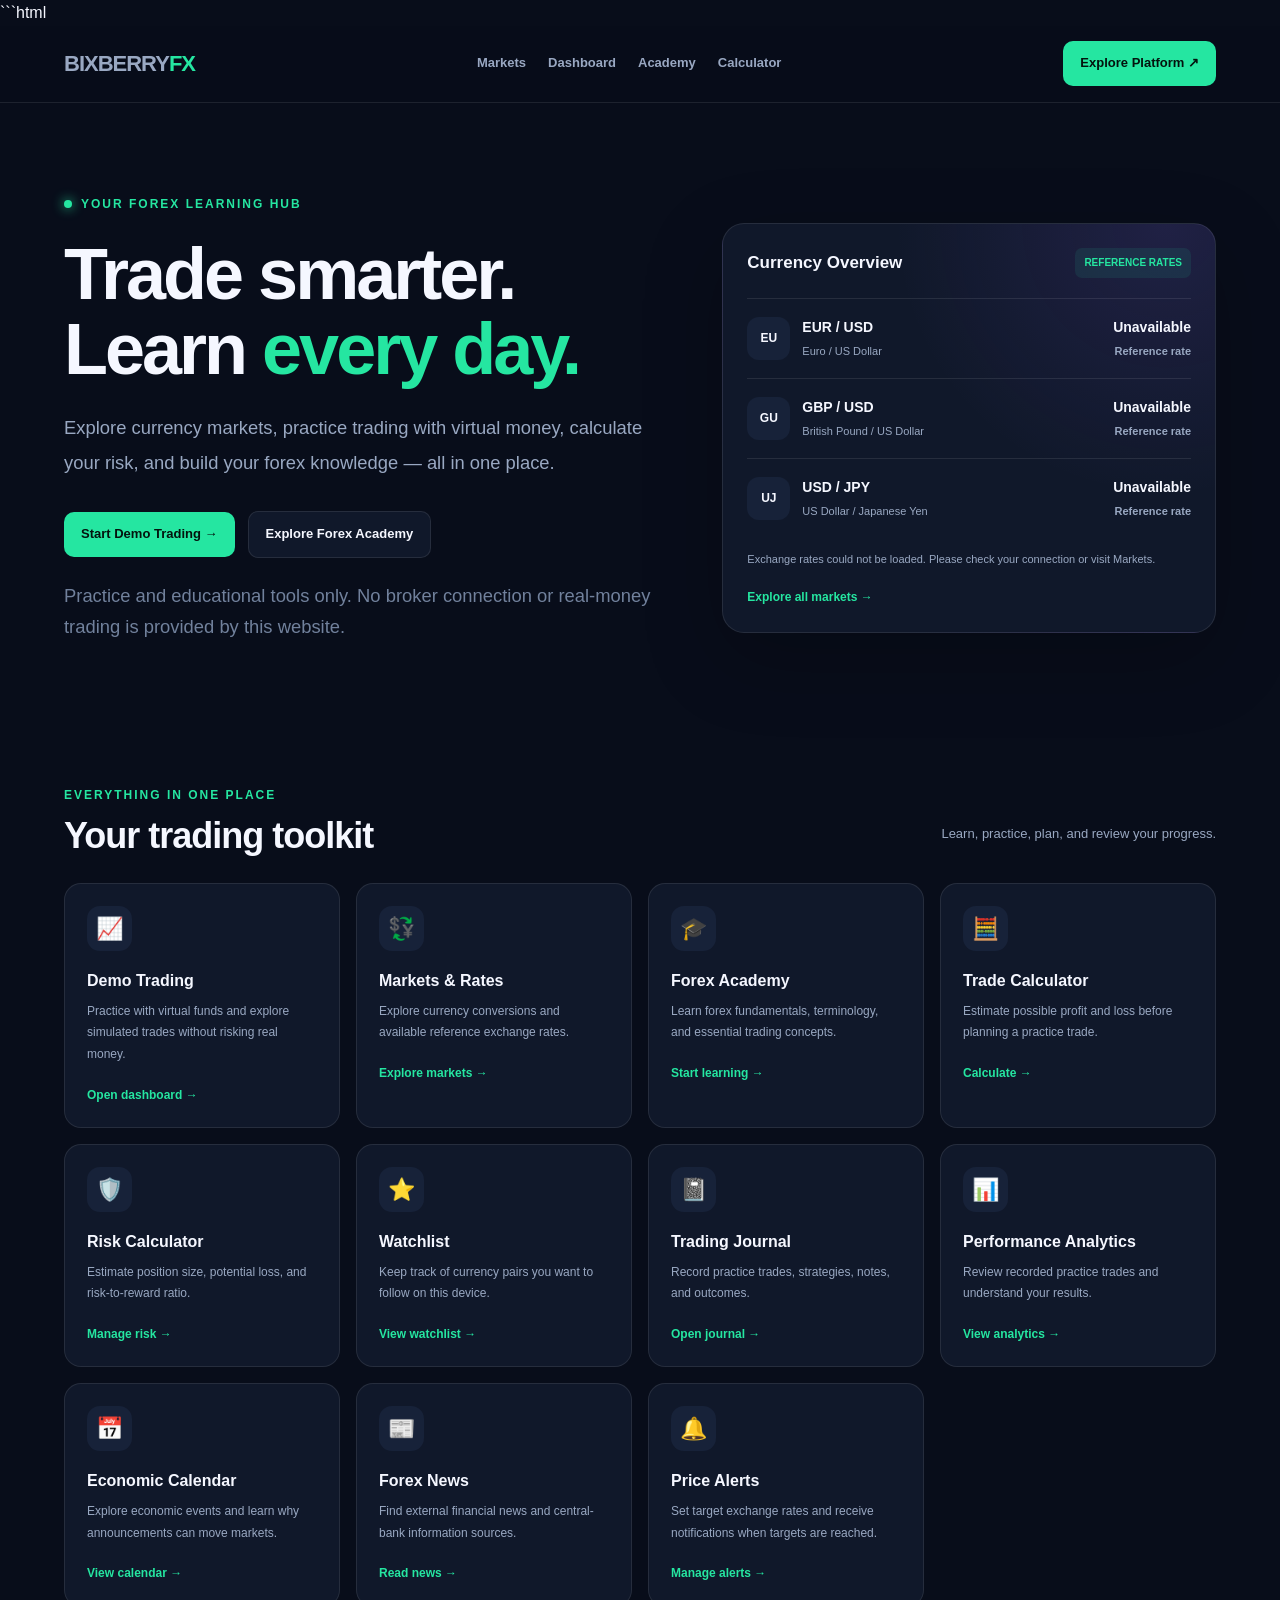
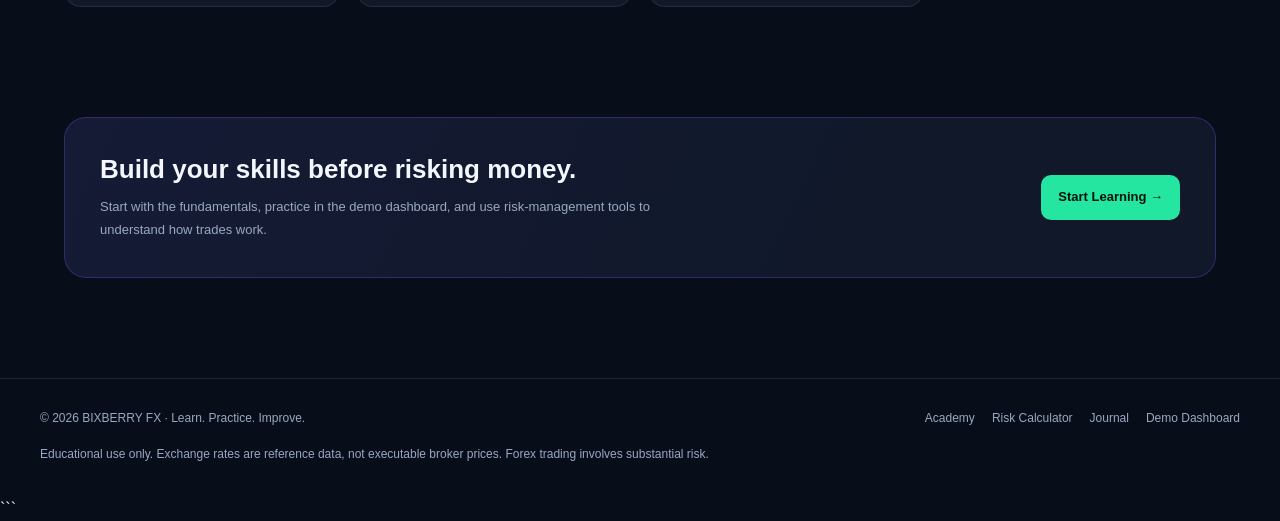
==== commit 8c8b488c: "Prepare BIXBERRY FX for publishing" ====
--- a/index.html
+++ b/index.html
@@ -570,7 +570,13 @@
           <h3>Forex News</h3>
           <p>Find external financial news and central-bank information sources.</p>
           <span class="feature-arrow">Read news →</span>
-        </a>
+        </a>        <a class="feature-card" href="alerts.html">
+          <div class="feature-icon">🔔</div>
+          <h3>Price Alerts</h3>
+          <p>Set target exchange rates and receive notifications when targets are reached.</p>
+          <span class="feature-arrow">Manage alerts →</span>
+        </a>
+        
       </div>
     </section>
 
--- a/css/style.css
+++ b/css/style.css
@@ -1,563 +1,743 @@
-@import url('https://fonts.googleapis.com/css2?family=Inter:wght@400;500;600;700;800&display=swap');
-
+```css
+/* ==================================================
+   BIXBERRY FX — COMPLETE RESPONSIVE DESIGN
+   Professional dark forex education dashboard
+   ================================================== */
+
+/* 1. RESET AND GLOBAL SETTINGS */
 :root {
-    --background: #080d19;
-    --panel: #101827;
-    --panel-light: #172236;
-    --text: #f5f7ff;
-    --muted: #96a2b7;
-    --purple: #9366ff;
-    --blue: #4f8cff;
-    --green: #38d9a9;
-    --border: rgba(255, 255, 255, 0.09);
+  color-scheme: dark;
+  --bg: #080d18;
+  --bg-soft: #0d1525;
+  --panel: #111c2e;
+  --panel-hover: #17253a;
+  --border: #24334a;
+  --text: #f4f7fb;
+  --muted: #9cabc0;
+  --primary: #36d399;
+  --primary-hover: #20b982;
+  --blue: #65a9ff;
+  --red: #ff6b78;
+  --radius: 16px;
+  --shadow: 0 12px 35px rgba(0, 0, 0, 0.2);
+  --content-width: 1200px;
 }
 
 * {
-    margin: 0;
-    padding: 0;
-    box-sizing: border-box;
+  box-sizing: border-box;
 }
 
 html {
-    scroll-behavior: smooth;
+  width: 100%;
+  min-height: 100%;
+  scroll-behavior: smooth;
+  scroll-padding-top: 90px;
+  -webkit-text-size-adjust: 100%;
 }
 
 body {
-    background: var(--background);
-    color: var(--text);
-    font-family: 'Inter', sans-serif;
-    line-height: 1.6;
+  margin: 0;
+  width: 100%;
+  min-width: 320px;
+  min-height: 100vh;
+  overflow-x: clip;
+  background: var(--bg);
+  color: var(--text);
+  font-family: Inter, -apple-system, BlinkMacSystemFont, "Segoe UI",
+    Roboto, Arial, sans-serif;
+  font-size: 16px;
+  line-height: 1.6;
+  -webkit-font-smoothing: antialiased;
+}
+
+img,
+picture,
+video,
+canvas,
+svg {
+  display: block;
+  max-width: 100%;
+}
+
+img {
+  height: auto;
+}
+
+button,
+input,
+select,
+textarea {
+  font: inherit;
+}
+
+button,
+a,
+input,
+select,
+textarea {
+  -webkit-tap-highlight-color: transparent;
 }
 
 a {
-    text-decoration: none;
-    color: inherit;
-}
-
+  color: var(--primary);
+  text-decoration: none;
+  transition: color 0.2s ease, background 0.2s ease;
+}
+
+a:hover {
+  color: #83f0c5;
+}
+
+button {
+  cursor: pointer;
+}
+
+button:focus-visible,
+a:focus-visible,
+input:focus-visible,
+select:focus-visible,
+textarea:focus-visible {
+  outline: 2px solid var(--primary);
+  outline-offset: 3px;
+}
+
+h1,
+h2,
+h3,
+h4,
+h5,
+h6 {
+  margin-top: 0;
+  color: var(--text);
+  line-height: 1.25;
+  overflow-wrap: anywhere;
+}
+
+h1 {
+  font-size: clamp(2rem, 5vw, 3.5rem);
+  letter-spacing: -0.04em;
+}
+
+h2 {
+  font-size: clamp(1.5rem, 3vw, 2.2rem);
+}
+
+h3 {
+  font-size: 1.15rem;
+}
+
+p {
+  color: var(--muted);
+  overflow-wrap: anywhere;
+}
+
+hr {
+  border: 0;
+  border-top: 1px solid var(--border);
+  margin: 28px 0;
+}
+
+::selection {
+  background: rgba(54, 211, 153, 0.25);
+  color: white;
+}
+
+/* 2. COMMON PAGE CONTAINERS */
+
+.container,
+.feature-container {
+  width: min(calc(100% - 40px), var(--content-width));
+  margin-inline: auto;
+}
+
+main {
+  width: 100%;
+  min-width: 0;
+}
+
+section {
+  min-width: 0;
+}
+
+.card,
+.panel,
+.feature-box {
+  min-width: 0;
+  background: var(--panel);
+  border: 1px solid var(--border);
+  border-radius: var(--radius);
+  box-shadow: var(--shadow);
+  padding: 24px;
+}
+
+/* 3. HEADER AND NAVIGATION */
+
+header,
+.header,
 .navbar {
-    min-height: 82px;
-    display: flex;
-    align-items: center;
-    justify-content: space-between;
-    padding: 20px 7%;
-    border-bottom: 1px solid var(--border);
-    gap: 25px;
+  width: 100%;
+  min-width: 0;
+}
+
+header {
+  position: relative;
+  z-index: 10;
+}
+
+nav {
+  display: flex;
+  flex-wrap: wrap;
+  align-items: center;
+  gap: 12px 20px;
+  min-width: 0;
+}
+
+nav a {
+  display: inline-flex;
+  align-items: center;
+  justify-content: center;
+  min-height: 40px;
+  color: var(--muted);
+  font-weight: 600;
+}
+
+nav a:hover,
+nav a.active {
+  color: var(--primary);
 }
 
 .logo {
-    font-size: 25px;
-    font-weight: 800;
-    letter-spacing: -1px;
+  color: var(--text);
+  font-size: 1.4rem;
+  font-weight: 800;
+  letter-spacing: -0.04em;
 }
 
 .logo span {
-    color: var(--purple);
-}
-
-.navbar nav {
-    display: flex;
-    gap: 28px;
-}
-
-.navbar nav a {
-    color: var(--muted);
-    font-size: 13px;
-    transition: 0.2s;
-}
-
-.navbar nav a:hover {
-    color: white;
-}
-
-.nav-buttons {
-    display: flex;
-    align-items: center;
-    gap: 20px;
-    font-size: 13px;
-}
-
-.signup-btn,
-.primary-btn {
-    background: linear-gradient(110deg, var(--purple), var(--blue));
-    padding: 12px 20px;
-    border-radius: 8px;
-    font-weight: 700;
-    display: inline-block;
-    transition: transform 0.2s;
-}
-
-.signup-btn:hover,
-.primary-btn:hover {
-    transform: translateY(-2px);
-}
-
-.login-btn {
-    color: var(--muted);
-}
+  color: var(--primary);
+}
+
+/* 4. HOMEPAGE HERO */
 
 .hero {
-    padding: 95px 7%;
-    display: grid;
-    grid-template-columns: 1fr 0.9fr;
-    align-items: center;
-    gap: 65px;
-    background:
-        radial-gradient(ellipse at 15% 15%, #281d502d, transparent 45%),
-        radial-gradient(ellipse at 90% 60%, #152e552d, transparent 40%);
-}
-
-.badge {
-    color: #bba7ff;
-    font-size: 10px;
-    font-weight: 800;
-    letter-spacing: 2px;
+  position: relative;
+  padding-top: clamp(48px, 8vw, 100px);
+  padding-bottom: clamp(48px, 7vw, 80px);
 }
 
 .hero h1 {
-    font-size: clamp(43px, 5.3vw, 72px);
-    line-height: 1.12;
-    letter-spacing: -3px;
-    margin: 23px 0;
-}
-
-.hero h1 span,
-.section-heading h2 span,
-.trading-text h2 span,
-.account-section h2 span {
-    background: linear-gradient(100deg, #aa8aff, #65a4ff);
-    -webkit-background-clip: text;
-    background-clip: text;
-    color: transparent;
-}
-
-.hero-content > p,
-.trading-text > p,
-.account-section > p {
-    max-width: 520px;
-    color: var(--muted);
-    font-size: 14px;
-    margin-bottom: 28px;
-}
-
-.hero-buttons {
-    display: flex;
-    flex-wrap: wrap;
-    gap: 15px;
-}
-
-.secondary-btn {
-    border: 1px solid var(--border);
-    padding: 12px 20px;
-    border-radius: 8px;
-    font-size: 13px;
-}
-
-.hero-note {
+  max-width: 850px;
+}
+
+.hero p {
+  max-width: 700px;
+  font-size: clamp(1rem, 2vw, 1.15rem);
+}
+
+.hero-actions,
+.button-group,
+.actions {
+  display: flex;
+  flex-wrap: wrap;
+  align-items: center;
+  gap: 12px;
+  margin-top: 24px;
+}
+
+/* 5. BUTTONS */
+
+.btn,
+.button,
+.feature-button,
+button,
+input[type="submit"],
+input[type="button"] {
+  min-height: 44px;
+  border: 1px solid transparent;
+  border-radius: 10px;
+  padding: 10px 18px;
+  background: var(--primary);
+  color: #062116;
+  font-weight: 700;
+  text-align: center;
+  transition: background 0.2s ease, transform 0.2s ease;
+}
+
+.btn:hover,
+.button:hover,
+.feature-button:hover,
+button:hover,
+input[type="submit"]:hover,
+input[type="button"]:hover {
+  background: var(--primary-hover);
+  color: #ffffff;
+}
+
+.btn:active,
+.button:active,
+button:active {
+  transform: translateY(1px);
+}
+
+.btn-secondary,
+.button-secondary {
+  background: var(--panel-hover);
+  border-color: var(--border);
+  color: var(--text);
+}
+
+.btn-secondary:hover,
+.button-secondary:hover {
+  background: #20324c;
+  color: white;
+}
+
+/* 6. HOMEPAGE FEATURE GRID */
+
+.feature-grid {
+  display: grid;
+  grid-template-columns: repeat(3, minmax(0, 1fr));
+  gap: 20px;
+  width: 100%;
+  min-width: 0;
+}
+
+.feature-card {
+  display: flex;
+  flex-direction: column;
+  align-items: flex-start;
+  min-width: 0;
+  min-height: 210px;
+  padding: 24px;
+  overflow-wrap: anywhere;
+  background: linear-gradient(145deg, var(--panel), #0c1422);
+  border: 1px solid var(--border);
+  border-radius: var(--radius);
+  box-shadow: var(--shadow);
+  transition: border-color 0.2s ease, transform 0.2s ease;
+}
+
+.feature-card:hover {
+  border-color: var(--primary);
+  transform: translateY(-3px);
+}
+
+.feature-icon {
+  display: grid;
+  place-items: center;
+  width: 48px;
+  height: 48px;
+  margin-bottom: 18px;
+  border-radius: 14px;
+  background: rgba(54, 211, 153, 0.12);
+  font-size: 1.5rem;
+}
+
+.feature-card h3 {
+  margin-bottom: 8px;
+}
+
+.feature-card p {
+  margin: 0 0 18px;
+  font-size: 0.95rem;
+}
+
+.feature-arrow {
+  margin-top: auto;
+  color: var(--primary);
+  font-weight: 700;
+}
+
+/* 7. FEATURE PAGES */
+
+.feature-page {
+  width: 100%;
+  min-width: 0;
+  padding-top: 36px;
+  padding-bottom: 60px;
+}
+
+.feature-page h1 {
+  margin-bottom: 12px;
+}
+
+.feature-page > p {
+  max-width: 800px;
+}
+
+.feature-container {
+  min-width: 0;
+}
+
+.feature-box {
+  margin-top: 24px;
+}
+
+.feature-links {
+  display: flex;
+  flex-wrap: wrap;
+  gap: 12px;
+}
+
+/* 8. FORMS AND INPUTS */
+
+form {
+  width: 100%;
+  min-width: 0;
+}
+
+label {
+  display: block;
+  margin-bottom: 6px;
+  color: var(--text);
+  font-weight: 600;
+}
+
+input:not([type="checkbox"]):not([type="radio"]):not([type="submit"]):not([type="button"]),
+select,
+textarea {
+  display: block;
+  width: 100%;
+  min-width: 0;
+  min-height: 46px;
+  padding: 11px 13px;
+  border: 1px solid var(--border);
+  border-radius: 10px;
+  background: #0a1220;
+  color: var(--text);
+}
+
+input::placeholder,
+textarea::placeholder {
+  color: #74849b;
+}
+
+input[type="checkbox"],
+input[type="radio"] {
+  accent-color: var(--primary);
+}
+
+textarea {
+  min-height: 120px;
+  resize: vertical;
+}
+
+input:disabled,
+select:disabled,
+textarea:disabled,
+button:disabled {
+  opacity: 0.55;
+  cursor: not-allowed;
+}
+
+.form-group,
+.field,
+.form-row {
+  margin-bottom: 18px;
+  min-width: 0;
+}
+
+.form-row {
+  display: grid;
+  grid-template-columns: repeat(2, minmax(0, 1fr));
+  gap: 16px;
+}
+
+/* 9. TABLES AND MARKET DATA */
+
+.table-wrapper,
+.table-responsive {
+  width: 100%;
+  max-width: 100%;
+  overflow-x: auto;
+  border: 1px solid var(--border);
+  border-radius: 12px;
+  -webkit-overflow-scrolling: touch;
+}
+
+table,
+.feature-table {
+  width: 100%;
+  border-collapse: collapse;
+  border-spacing: 0;
+}
+
+th,
+td {
+  padding: 13px 16px;
+  border-bottom: 1px solid var(--border);
+  text-align: left;
+}
+
+th {
+  background: #152238;
+  color: var(--text);
+  font-size: 0.9rem;
+}
+
+td {
+  color: var(--muted);
+}
+
+tr:last-child td {
+  border-bottom: 0;
+}
+
+tbody tr:hover {
+  background: rgba(255, 255, 255, 0.025);
+}
+
+/* 10. DASHBOARD AND STATISTICS */
+
+.dashboard-grid,
+.stats-grid,
+.metrics-grid,
+.market-grid {
+  display: grid;
+  grid-template-columns: repeat(3, minmax(0, 1fr));
+  gap: 18px;
+}
+
+.stat-card,
+.metric-card,
+.stat-box {
+  min-width: 0;
+  padding: 20px;
+  background: var(--panel);
+  border: 1px solid var(--border);
+  border-radius: var(--radius);
+}
+
+.stat-card p,
+.metric-card p,
+.stat-box p {
+  margin-bottom: 6px;
+  font-size: 0.9rem;
+}
+
+.stat-card strong,
+.metric-card strong,
+.stat-box strong {
+  display: block;
+  color: var(--text);
+  font-size: clamp(1.2rem, 3vw, 1.8rem);
+  overflow-wrap: anywhere;
+}
+
+.positive,
+.profit,
+.price-up {
+  color: var(--primary) !important;
+}
+
+.negative,
+.loss,
+.price-down {
+  color: var(--red) !important;
+}
+
+/* 11. ALERTS, WATCHLIST AND JOURNAL */
+
+.alert-item,
+.watchlist-item,
+.journal-entry,
+.list-item {
+  display: flex;
+  flex-wrap: wrap;
+  align-items: center;
+  justify-content: space-between;
+  gap: 12px;
+  min-width: 0;
+  padding: 16px;
+  margin-bottom: 12px;
+  background: var(--bg-soft);
+  border: 1px solid var(--border);
+  border-radius: 12px;
+}
+
+.alert-item > *,
+.watchlist-item > *,
+.journal-entry > *,
+.list-item > * {
+  min-width: 0;
+  overflow-wrap: anywhere;
+}
+
+/* 12. STATUS MESSAGES */
+
+.feature-message,
+.message,
+.notice,
+.status-message {
+  padding: 14px 16px;
+  border: 1px solid var(--border);
+  border-radius: 10px;
+  background: var(--bg-soft);
+  color: var(--muted);
+  overflow-wrap: anywhere;
+}
+
+.success {
+  border-color: rgba(54, 211, 153, 0.45);
+  color: var(--primary);
+}
+
+.error {
+  border-color: rgba(255, 107, 120, 0.45);
+  color: var(--red);
+}
+
+/* 13. FOOTER */
+
+footer {
+  width: 100%;
+  margin-top: 48px;
+  padding: 28px 20px;
+  border-top: 1px solid var(--border);
+  color: var(--muted);
+  text-align: center;
+}
+
+footer p {
+  margin: 5px 0;
+  font-size: 0.9rem;
+}
+
+/* 14. MEDIUM SCREENS AND TABLETS */
+
+@media (max-width: 900px) {
+  .feature-grid,
+  .dashboard-grid,
+  .stats-grid,
+  .metrics-grid,
+  .market-grid {
+    grid-template-columns: repeat(2, minmax(0, 1fr));
+  }
+
+  .card,
+  .panel,
+  .feature-box {
+    padding: 20px;
+  }
+}
+
+/* 15. MOBILE PHONES */
+
+@media (max-width: 600px) {
+  body {
+    font-size: 15px;
+  }
+
+  .container,
+  .feature-container {
+    width: calc(100% - 28px);
+  }
+
+  .hero {
+    padding-top: 42px;
+    padding-bottom: 42px;
+  }
+
+  .hero-actions,
+  .button-group,
+  .actions {
+    align-items: stretch;
+    flex-direction: column;
+  }
+
+  .hero-actions > *,
+  .button-group > *,
+  .actions > * {
+    width: 100%;
+  }
+
+  .feature-grid,
+  .dashboard-grid,
+  .stats-grid,
+  .metrics-grid,
+  .market-grid,
+  .form-row {
+    grid-template-columns: minmax(0, 1fr);
+  }
+
+  .feature-card {
+    min-height: 0;
+    padding: 20px;
+  }
+
+  .card,
+  .panel,
+  .feature-box {
+    padding: 17px;
+    border-radius: 13px;
+  }
+
+  nav {
+    gap: 6px 12px;
+  }
+
+  nav a {
+    min-height: 44px;
+    font-size: 0.92rem;
+  }
+
+  .feature-page {
+    padding-top: 24px;
+    padding-bottom: 40px;
+  }
+
+  th,
+  td {
+    padding: 11px 12px;
+    font-size: 0.9rem;
+  }
+
+  .alert-item,
+  .watchlist-item,
+  .journal-entry,
+  .list-item {
+    align-items: stretch;
+    flex-direction: column;
+  }
+
+  footer {
     margin-top: 30px;
-    color: var(--muted);
-    font-size: 11px;
-}
-
-.hero-card,
-.trading-panel {
-    background: linear-gradient(145deg, #131d30, #0e1523);
-    border: 1px solid var(--border);
-    border-radius: 18px;
-    padding: 26px;
-    box-shadow: 0 25px 70px #00000025;
-}
-
-.card-heading,
-.chart-info,
-.chart-footer,
-.balance-line {
-    display: flex;
-    align-items: center;
-    justify-content: space-between;
-    gap: 15px;
-}
-
-.card-heading small,
-.chart-info small {
-    color: var(--muted);
-    font-size: 10px;
-}
-
-.card-heading h3 {
-    margin-top: 4px;
-    font-size: 17px;
-}
-
-.live-dot {
-    font-size: 10px;
-    color: var(--green);
-}
-
-.chart-info {
-    margin-top: 35px;
-}
-
-.chart-info h2 {
-    font-size: 31px;
-    margin-top: 5px;
-}
-
-.positive {
-    color: var(--green);
-    font-size: 12px;
-}
-
-.chart-container {
-    position: relative;
-    height: 190px;
-    margin-top: 22px;
-}
-
-.chart-footer {
-    border-top: 1px solid var(--border);
-    padding-top: 17px;
-    margin-top: 15px;
-    color: var(--muted);
-    font-size: 10px;
-}
-
-.stats {
-    padding: 30px 7%;
-    display: grid;
-    grid-template-columns: repeat(4, 1fr);
-    background: #0d1422;
-    border-top: 1px solid var(--border);
-    border-bottom: 1px solid var(--border);
-}
-
-.stats > div {
-    text-align: center;
-    padding: 15px;
-    border-right: 1px solid var(--border);
-}
-
-.stats > div:last-child {
-    border-right: none;
-}
-
-.stats h2 {
-    font-size: 26px;
-    color: #a78bfa;
-}
-
-.stats p {
-    color: var(--muted);
-    font-size: 12px;
-}
-
-.section {
-    padding: 95px 7%;
-}
-
-.section-heading {
-    display: flex;
-    justify-content: space-between;
-    align-items: end;
-    gap: 20px;
-    margin-bottom: 35px;
-}
-
-.section-heading h2,
-.trading-text h2,
-.account-section h2 {
-    font-size: clamp(28px, 3vw, 40px);
-    letter-spacing: -1.5px;
-    margin: 10px 0;
-}
-
-.section-heading p {
-    color: var(--muted);
-    font-size: 13px;
-}
-
-.demo-label {
-    color: #ffc76a;
-    font-size: 11px;
-}
-
-.market-grid {
-    display: grid;
-    grid-template-columns: repeat(4, 1fr);
-    gap: 17px;
-}
-
-.market-card {
-    background: var(--panel);
-    padding: 22px;
-    border: 1px solid var(--border);
-    border-radius: 12px;
-    transition: 0.25s;
-}
-
-.market-card:hover,
-.lesson-card:hover {
-    transform: translateY(-4px);
-    border-color: #9366ff77;
-}
-
-.pair {
-    display: flex;
-    align-items: center;
-    gap: 12px;
-    margin-bottom: 28px;
-}
-
-.currency-icon {
-    display: grid;
-    place-items: center;
-    width: 42px;
-    height: 42px;
-    border-radius: 10px;
-    background: #9366ff20;
-    color: #bba7ff;
-    font-size: 12px;
-    font-weight: 800;
-}
-
-.pair h3 {
-    font-size: 13px;
-}
-
-.pair p,
-.muted {
-    color: var(--muted);
-    font-size: 10px;
-}
-
-.market-card > h2 {
-    font-size: 23px;
-}
-
-.trading-section {
-    padding: 80px 7%;
-    background: #0d1422;
-    border-top: 1px solid var(--border);
-    border-bottom: 1px solid var(--border);
-    display: grid;
-    grid-template-columns: 1fr 0.8fr;
-    align-items: center;
-    gap: 80px;
-}
-
-.trading-text > p {
-    margin-top: 18px;
-}
-
-.trading-text ul {
-    list-style: none;
-    color: #c7d1e1;
-    font-size: 13px;
-    line-height: 2.6;
-    margin-bottom: 25px;
-}
-
-.trading-panel > p:first-of-type {
-    color: var(--muted);
-    font-size: 12px;
-    margin-top: 28px;
-}
-
-.trading-panel > h2 {
-    font-size: 36px;
-    margin: 5px 0 25px;
-}
-
-.balance-line {
-    padding: 14px 0;
-    border-top: 1px solid var(--border);
-    font-size: 12px;
-}
-
-.balance-line span {
-    color: var(--muted);
-}
-
-.balance-line strong {
-    font-weight: 600;
-}
-
-.trading-panel .muted {
-    margin-top: 20px;
-    line-height: 1.8;
-}
-
-.academy-grid {
-    display: grid;
-    grid-template-columns: repeat(3, 1fr);
-    gap: 20px;
-}
-
-.lesson-card {
-    background: var(--panel);
-    padding: 28px;
-    border: 1px solid var(--border);
-    border-radius: 13px;
-    transition: 0.25s;
-}
-
-.lesson-number {
-    color: #a78bfa;
-    font-size: 12px;
-    font-weight: 800;
-}
-
-.lesson-card h3 {
-    margin: 17px 0 10px;
-    font-size: 17px;
-}
-
-.lesson-card p {
-    color: var(--muted);
-    font-size: 12px;
-    margin-bottom: 22px;
-}
-
-.lesson-card a {
-    color: #bba7ff;
-    font-size: 12px;
-}
-
-.account-section {
-    padding: 80px 7%;
-    text-align: center;
-    background: radial-gradient(ellipse at center, #39236b38, transparent 70%);
-}
-
-.account-section > p {
-    margin: 0 auto 25px;
-}
-
-.account-section .muted {
-    margin-top: 22px;
-    font-size: 10px;
-}
-
-.about-section {
-    padding: 45px 7%;
-    border-top: 1px solid var(--border);
-}
-
-.about-section h2 {
-    font-size: 19px;
-    margin-bottom: 12px;
-}
-
-.about-section p {
-    max-width: 750px;
-    color: var(--muted);
-    font-size: 12px;
-}
-
-footer {
-    text-align: center;
-    padding: 35px 7%;
-    background: #060a12;
-    border-top: 1px solid var(--border);
-}
-
-footer > p {
-    color: var(--muted);
-    font-size: 11px;
-    margin-top: 12px;
-}
-
-footer .footer-note {
-    max-width: 650px;
-    margin: 15px auto;
-    line-height: 1.8;
-}
-
-@media (max-width: 1000px) {
-    .hero {
-        gap: 35px;
-    }
-
-    .market-grid {
-        grid-template-columns: repeat(2, 1fr);
-    }
-
-    .trading-section {
-        gap: 35px;
-    }
-
-    .navbar nav {
-        gap: 15px;
-    }
-}
-
-@media (max-width: 720px) {
-    .navbar {
-        padding: 20px 5%;
-        flex-wrap: wrap;
-    }
-
-    .navbar nav {
-        order: 3;
-        width: 100%;
-        justify-content: space-between;
-        gap: 10px;
-    }
-
-    .navbar nav a {
-        font-size: 11px;
-    }
-
-    .nav-buttons {
-        gap: 12px;
-        font-size: 11px;
-    }
-
-    .hero {
-        padding: 65px 5%;
-        grid-template-columns: 1fr;
-    }
-
-    .hero h1 {
-        letter-spacing: -2px;
-    }
-
-    .stats {
-        grid-template-columns: repeat(2, 1fr);
-        padding: 20px 5%;
-    }
-
-    .stats > div:nth-child(2) {
-        border-right: none;
-    }
-
-    .stats > div:nth-child(1),
-    .stats > div:nth-child(2) {
-        border-bottom: 1px solid var(--border);
-    }
-
-    .section {
-        padding: 65px 5%;
-    }
-
-    .section-heading {
-        align-items: start;
-        flex-direction: column;
-    }
-
-    .market-grid {
-        grid-template-columns: 1fr;
-    }
-
-    .trading-section {
-        padding: 65px 5%;
-        grid-template-columns: 1fr;
-    }
-
-    .academy-grid {
-        grid-template-columns: 1fr;
-    }
-
-    .account-section {
-        padding: 65px 5%;
-    }
-}+  }
+}
+
+/* 16. VERY SMALL PHONES */
+
+@media (max-width: 360px) {
+  .container,
+  .feature-container {
+    width: calc(100% - 22px);
+  }
+
+  h1 {
+    font-size: 1.9rem;
+  }
+
+  .feature-card {
+    padding: 16px;
+  }
+
+  .card,
+  .panel,
+  .feature-box {
+    padding: 14px;
+  }
+}
+
+/* 17. REDUCED MOTION ACCESSIBILITY */
+
+@media (prefers-reduced-motion: reduce) {
+  *,
+  *::before,
+  *::after {
+    scroll-behavior: auto !important;
+    animation-duration: 0.01ms !important;
+    animation-iteration-count: 1 !important;
+    transition-duration: 0.01ms !important;
+  }
+}
+```
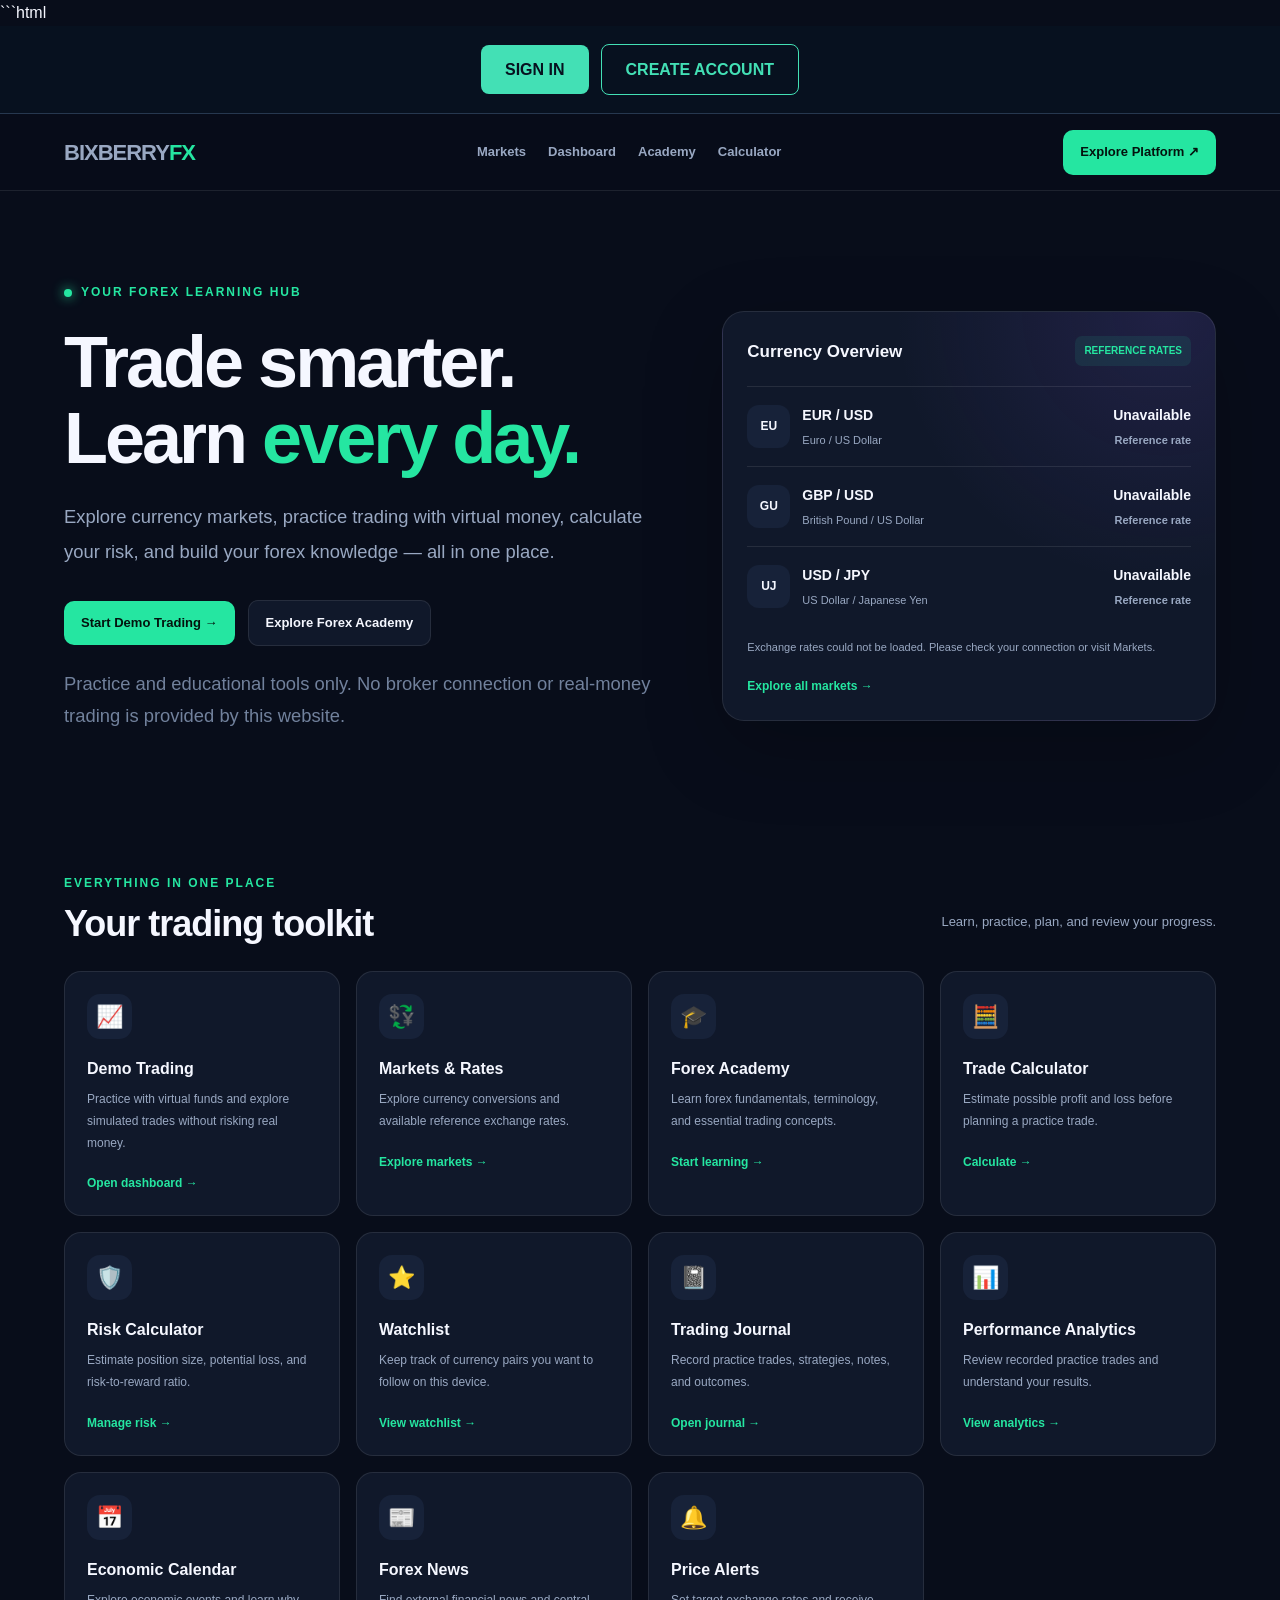
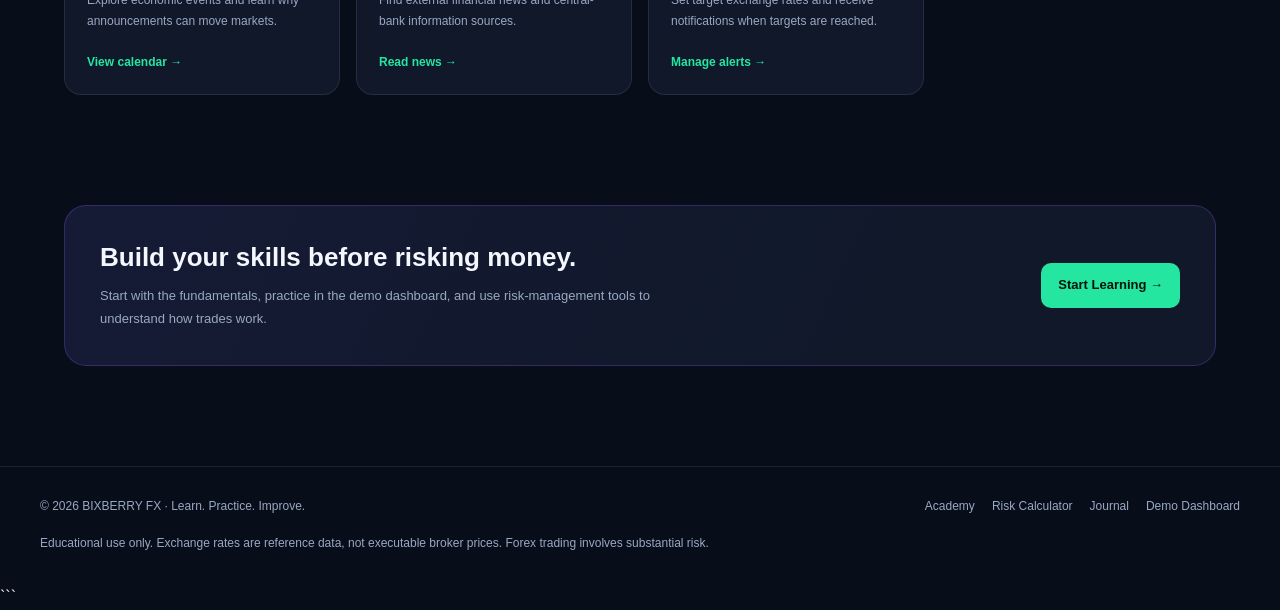
==== commit 9d09a106: "Add sign in and create account buttons" ====
--- a/index.html
+++ b/index.html
@@ -398,6 +398,25 @@
 </head>
 
 <body>
+
+<!-- BIXBERRY FX SIGN IN / CREATE ACCOUNT -->
+<div id="bixberry-auth-buttons" style="
+  display:flex;justify-content:center;align-items:center;
+  flex-wrap:wrap;gap:12px;padding:18px 12px;
+  background:#07111f;border-bottom:1px solid #26384f;
+">
+  <a href="login.html" style="
+    display:inline-block;padding:12px 24px;border-radius:8px;
+    background:#43e0b5;color:#07111f;font-weight:bold;
+    text-decoration:none;font-family:Arial,sans-serif;
+  ">SIGN IN</a>
+  <a href="signup.html" style="
+    display:inline-block;padding:12px 24px;border-radius:8px;
+    border:1px solid #43e0b5;color:#43e0b5;font-weight:bold;
+    text-decoration:none;font-family:Arial,sans-serif;
+  ">CREATE ACCOUNT</a>
+</div>
+
   <header class="site-header">
     <nav class="nav" aria-label="Main navigation">
       <a class="brand" href="index.html">BIXBERRY<span> FX</span></a>
